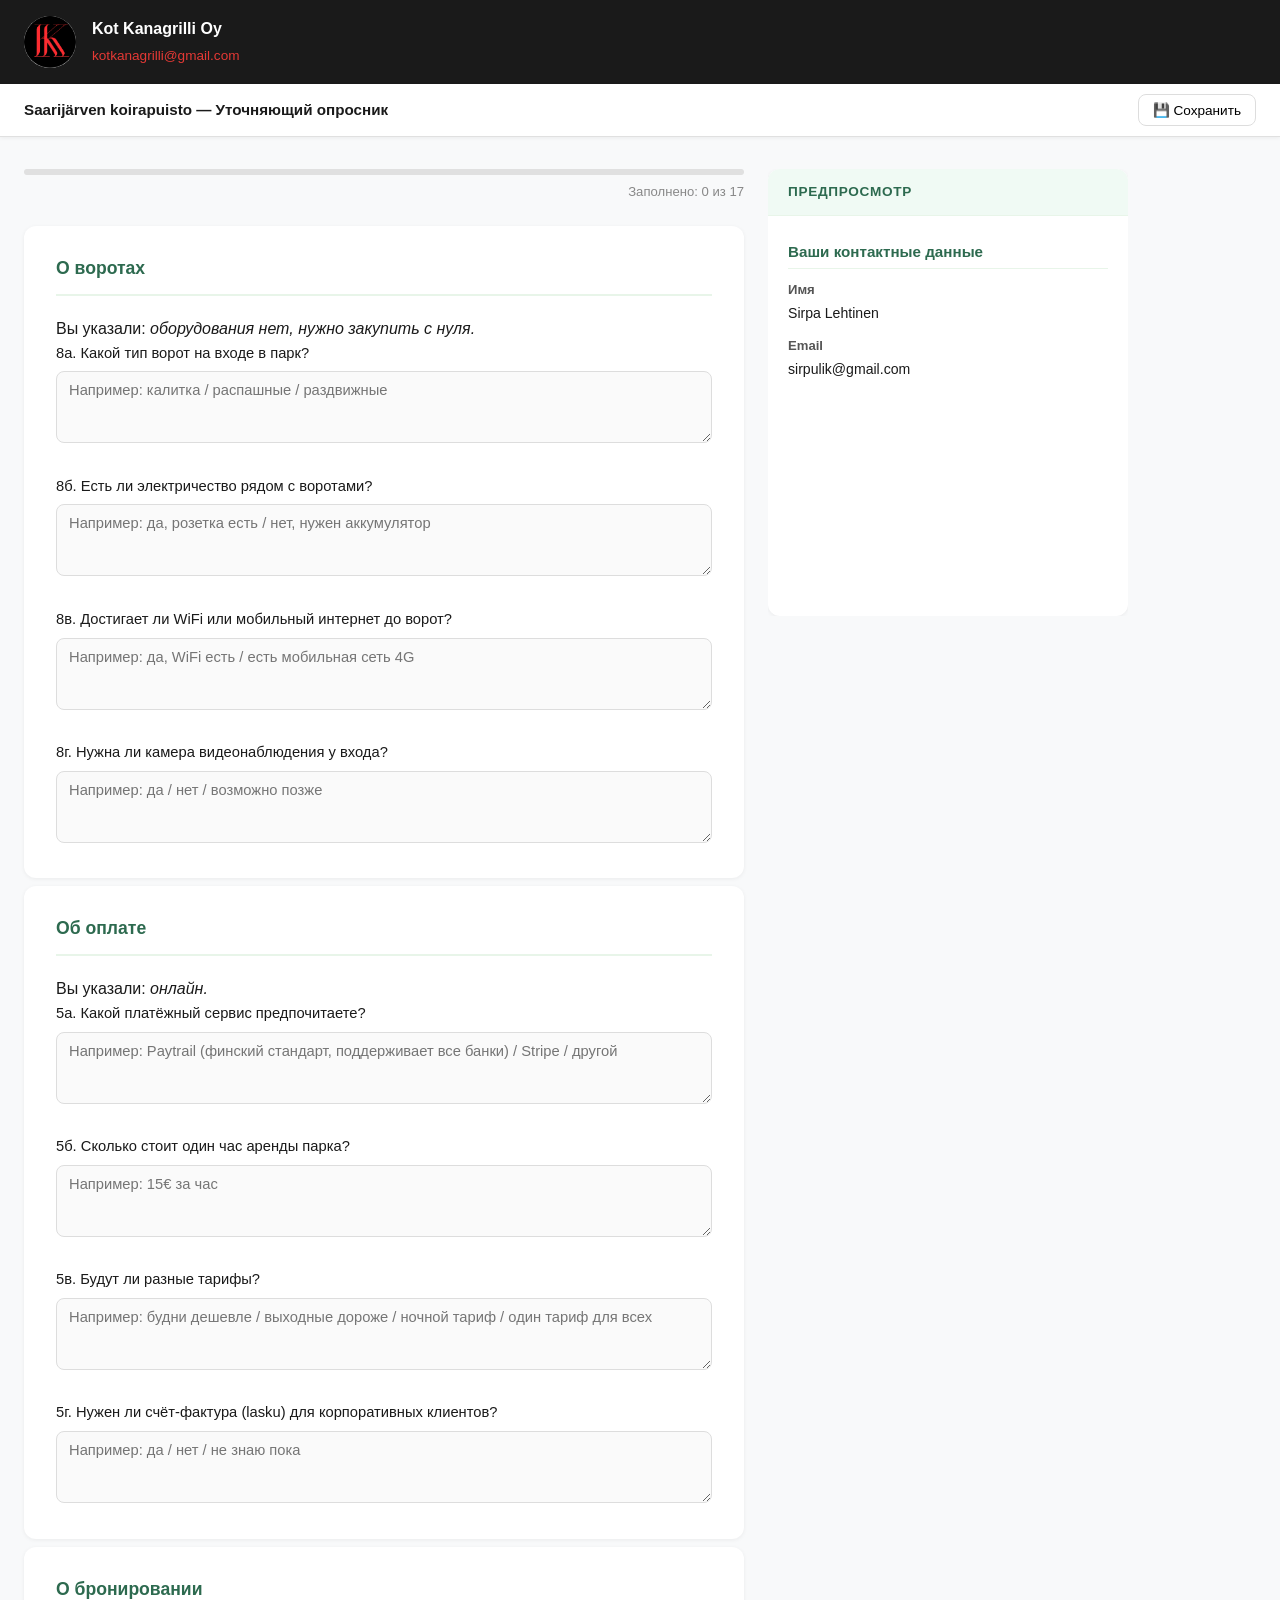
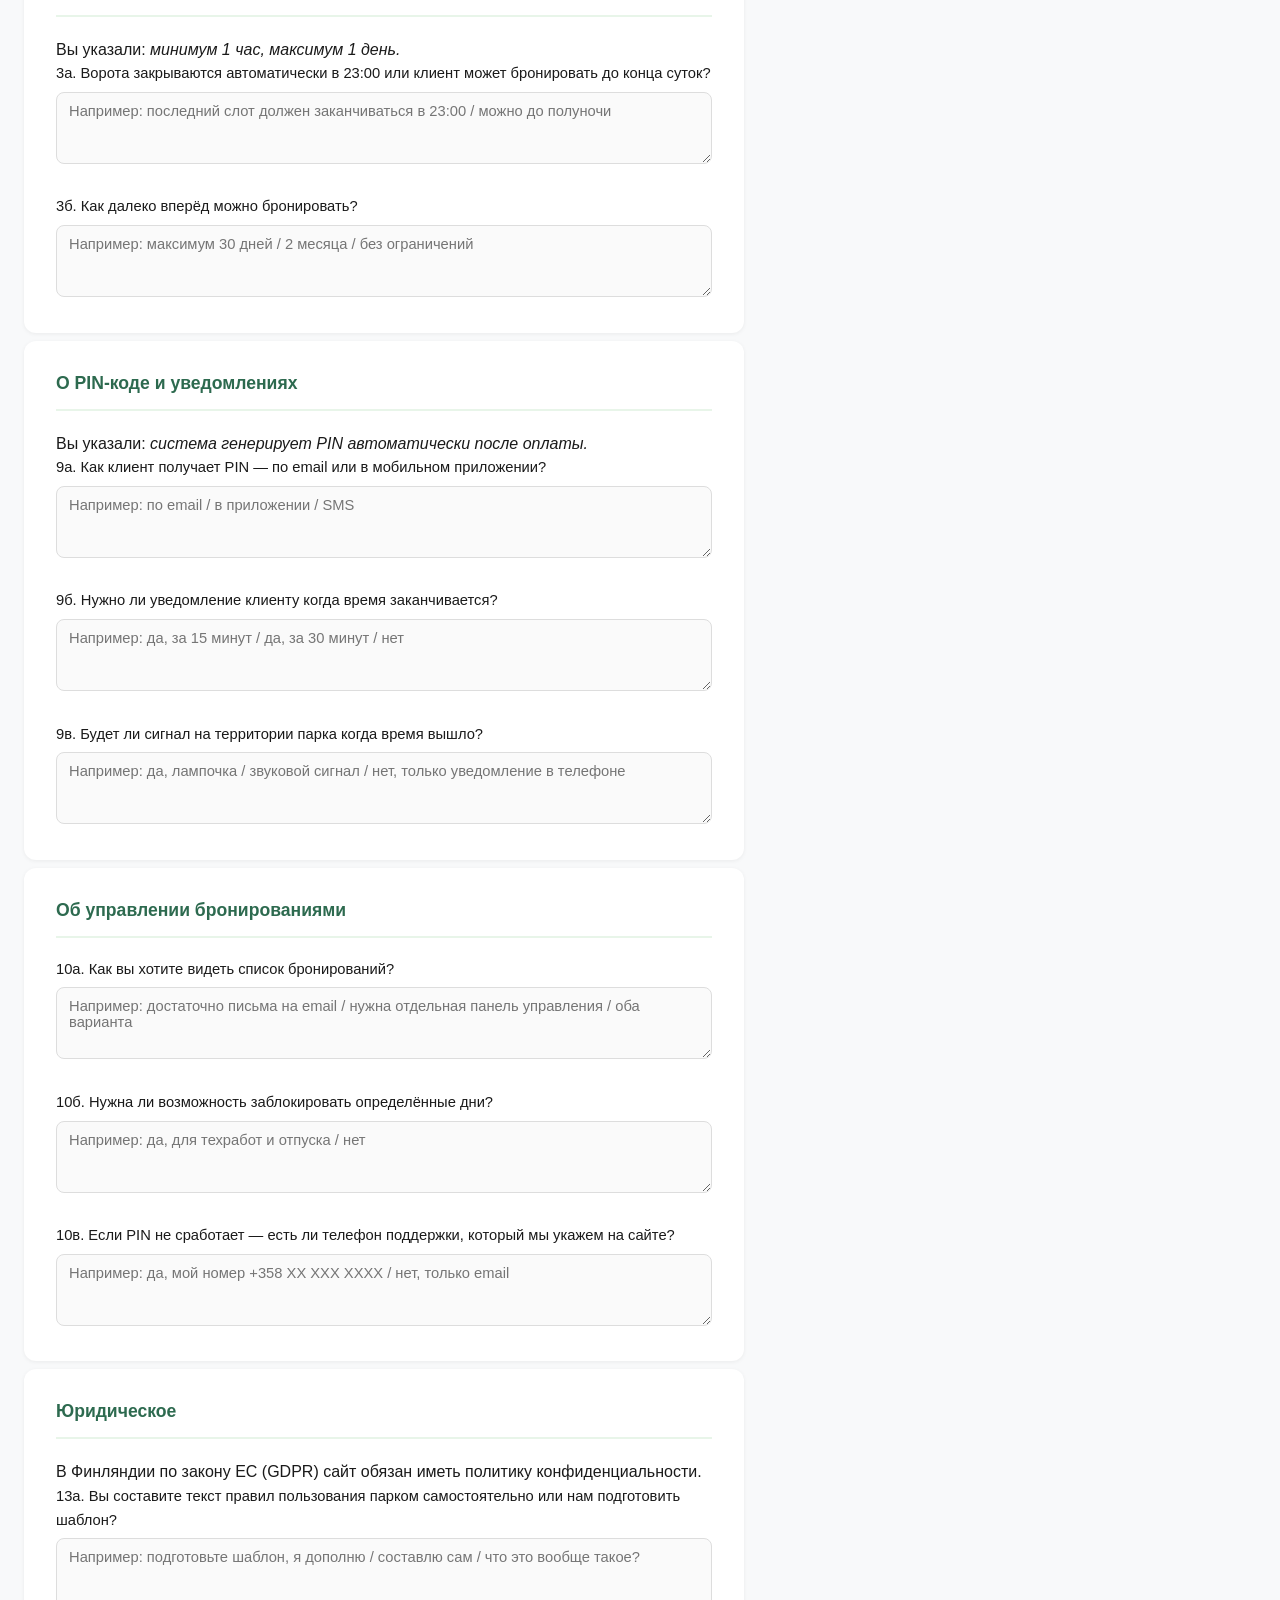
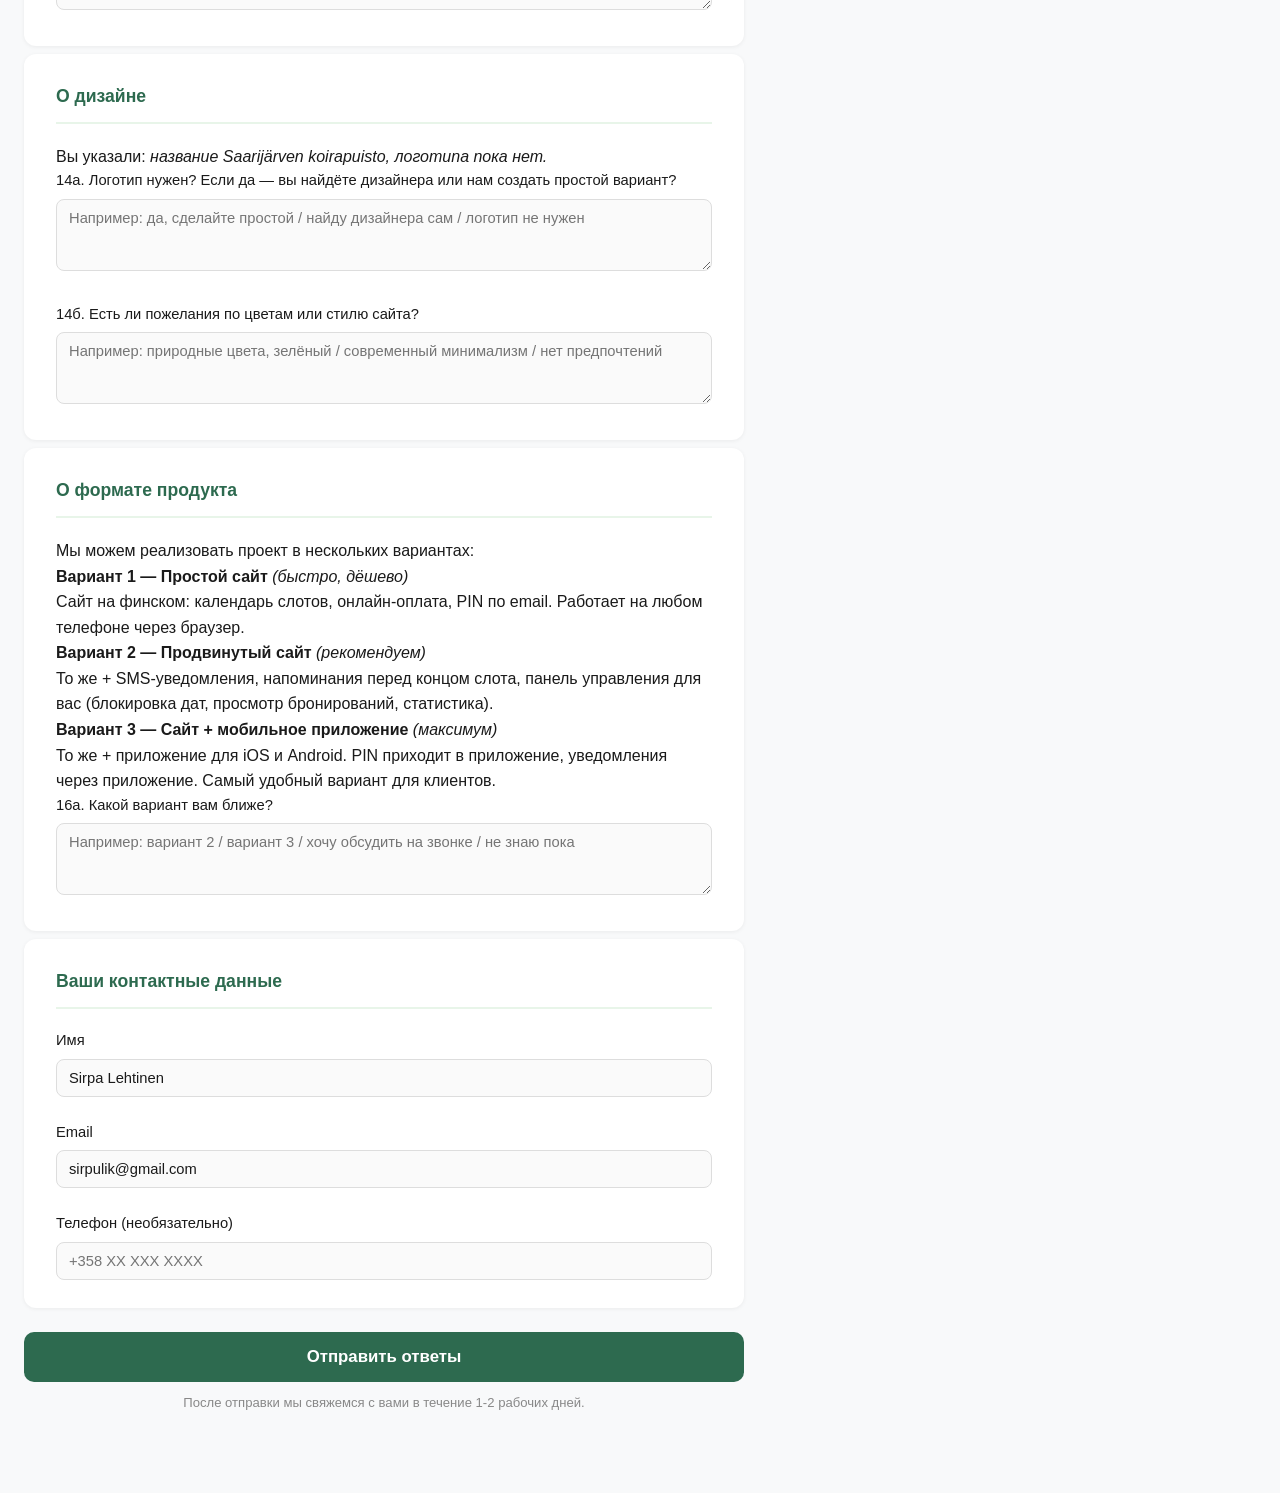
==== questionnaire2.html @ 03facb5d "feat: add second questionnaire with clarifying questions" ====
<!DOCTYPE html>
<html lang="ru">
<head>
  <meta charset="UTF-8">
  <meta name="viewport" content="width=device-width, initial-scale=1.0">
  <meta http-equiv="Content-Security-Policy" content="default-src 'self'; form-action https://formspree.io; script-src 'self'; style-src 'self'; img-src 'self' data:; connect-src https://formspree.io">
  <title>Sunset Pass — Уточняющий опросник</title>
  <link rel="stylesheet" href="style.css">
</head>
<body>

  <!-- Шапка компании -->
  <div class="company-header">
    <img src="logo.jpg" alt="Kot Kanagrilli Oy" class="company-logo">
    <div class="company-info">
      <div class="company-name">Kot Kanagrilli Oy</div>
      <a href="mailto:kotkanagrilli@gmail.com" class="company-email">kotkanagrilli@gmail.com</a>
    </div>
  </div>

  <!-- Тулбар -->
  <div class="toolbar">
    <div class="toolbar-left">
      <span class="toolbar-title">Saarijärven koirapuisto — Уточняющий опросник</span>
      <span class="save-status" id="saveStatus"></span>
    </div>
    <div class="toolbar-right">
      <button class="toolbar-btn" id="btnSave" title="Сохранить"><span class="btn-icon">💾</span><span class="btn-text"> Сохранить</span></button>
    </div>
  </div>

  <!-- Flash сообщение -->
  <div class="flash" id="flash"></div>

  <!-- Основной макет -->
  <div class="app-layout">

    <div class="form-column">
      <header>
        <div class="progress-bar">
          <div class="progress-fill" id="progressFill"></div>
        </div>
        <p class="progress-text" id="progressText">Заполнено: 0 из 16</p>
      </header>

      <form id="questionnaireForm" action="https://formspree.io/f/xrejjoav" method="POST">
        <input type="hidden" name="_replyto" id="_replyto">
        <input type="hidden" name="sender_time" id="sender_time">
        <input type="hidden" name="sender_timezone" id="sender_timezone">
        <input type="hidden" name="anton_time" id="anton_time">
        <input type="hidden" name="questionnaire_number" value="2">

        <!-- О воротах -->
        <section class="section" data-section-id="gates">
          <div class="section-header">
            <h2>О воротах</h2>
          </div>
          <p style="font-size:0.88rem;color:#888;margin-bottom:16px;">Вы указали: <em>оборудования нет, нужно закупить с нуля.</em></p>

          <div class="question" data-index="1">
            <label for="gate_type">8а. Какой тип ворот на входе в парк?</label>
            <textarea id="gate_type" name="gate_type" placeholder="Например: калитка / распашные / раздвижные"></textarea>
          </div>

          <div class="question" data-index="2">
            <label for="gate_electricity">8б. Есть ли электричество рядом с воротами?</label>
            <textarea id="gate_electricity" name="gate_electricity" placeholder="Например: да, розетка есть / нет, нужен аккумулятор"></textarea>
          </div>

          <div class="question" data-index="3">
            <label for="gate_internet">8в. Достигает ли WiFi или мобильный интернет до ворот?</label>
            <textarea id="gate_internet" name="gate_internet" placeholder="Например: да, WiFi есть / есть мобильная сеть 4G"></textarea>
          </div>

          <div class="question" data-index="4">
            <label for="gate_camera">8г. Нужна ли камера видеонаблюдения у входа?</label>
            <textarea id="gate_camera" name="gate_camera" placeholder="Например: да / нет / возможно позже"></textarea>
          </div>
        </section>

        <!-- Об оплате -->
        <section class="section" data-section-id="payment">
          <div class="section-header">
            <h2>Об оплате</h2>
          </div>
          <p style="font-size:0.88rem;color:#888;margin-bottom:16px;">Вы указали: <em>онлайн.</em></p>

          <div class="question" data-index="5">
            <label for="payment_provider">5а. Какой платёжный сервис предпочитаете?</label>
            <textarea id="payment_provider" name="payment_provider" placeholder="Например: Paytrail (финский стандарт, поддерживает все банки) / Stripe / другой"></textarea>
          </div>

          <div class="question" data-index="6">
            <label for="price_per_hour">5б. Сколько стоит один час аренды парка?</label>
            <textarea id="price_per_hour" name="price_per_hour" placeholder="Например: 15€ за час"></textarea>
          </div>

          <div class="question" data-index="7">
            <label for="price_tiers">5в. Будут ли разные тарифы?</label>
            <textarea id="price_tiers" name="price_tiers" placeholder="Например: будни дешевле / выходные дороже / ночной тариф / один тариф для всех"></textarea>
          </div>

          <div class="question" data-index="8">
            <label for="invoice">5г. Нужен ли счёт-фактура (lasku) для корпоративных клиентов?</label>
            <textarea id="invoice" name="invoice" placeholder="Например: да / нет / не знаю пока"></textarea>
          </div>
        </section>

        <!-- О бронировании -->
        <section class="section" data-section-id="booking">
          <div class="section-header">
            <h2>О бронировании</h2>
          </div>
          <p style="font-size:0.88rem;color:#888;margin-bottom:16px;">Вы указали: <em>минимум 1 час, максимум 1 день.</em></p>

          <div class="question" data-index="9">
            <label for="closing_time">3а. Ворота закрываются автоматически в 23:00 или клиент может бронировать до конца суток?</label>
            <textarea id="closing_time" name="closing_time" placeholder="Например: последний слот должен заканчиваться в 23:00 / можно до полуночи"></textarea>
          </div>

          <div class="question" data-index="10">
            <label for="advance_booking">3б. Как далеко вперёд можно бронировать?</label>
            <textarea id="advance_booking" name="advance_booking" placeholder="Например: максимум 30 дней / 2 месяца / без ограничений"></textarea>
          </div>
        </section>

        <!-- О PIN-коде -->
        <section class="section" data-section-id="pin">
          <div class="section-header">
            <h2>О PIN-коде и уведомлениях</h2>
          </div>
          <p style="font-size:0.88rem;color:#888;margin-bottom:16px;">Вы указали: <em>система генерирует PIN автоматически после оплаты.</em></p>

          <div class="question" data-index="11">
            <label for="pin_delivery">9а. Как клиент получает PIN — по email или в мобильном приложении?</label>
            <textarea id="pin_delivery" name="pin_delivery" placeholder="Например: по email / в приложении / SMS"></textarea>
          </div>

          <div class="question" data-index="12">
            <label for="time_warning">9б. Нужно ли уведомление клиенту когда время заканчивается?</label>
            <textarea id="time_warning" name="time_warning" placeholder="Например: да, за 15 минут / да, за 30 минут / нет"></textarea>
          </div>

          <div class="question" data-index="13">
            <label for="park_signal">9в. Будет ли сигнал на территории парка когда время вышло?</label>
            <textarea id="park_signal" name="park_signal" placeholder="Например: да, лампочка / звуковой сигнал / нет, только уведомление в телефоне"></textarea>
          </div>
        </section>

        <!-- Об управлении -->
        <section class="section" data-section-id="admin">
          <div class="section-header">
            <h2>Об управлении бронированиями</h2>
          </div>

          <div class="question" data-index="14">
            <label for="admin_view">10а. Как вы хотите видеть список бронирований?</label>
            <textarea id="admin_view" name="admin_view" placeholder="Например: достаточно письма на email / нужна отдельная панель управления / оба варианта"></textarea>
          </div>

          <div class="question" data-index="15">
            <label for="block_dates">10б. Нужна ли возможность заблокировать определённые дни?</label>
            <textarea id="block_dates" name="block_dates" placeholder="Например: да, для техработ и отпуска / нет"></textarea>
          </div>

          <div class="question" data-index="16">
            <label for="support_phone">10в. Если PIN не сработает — есть ли телефон поддержки, который мы укажем на сайте?</label>
            <textarea id="support_phone" name="support_phone" placeholder="Например: да, мой номер +358 XX XXX XXXX / нет, только email"></textarea>
          </div>
        </section>

        <!-- Юридическое -->
        <section class="section" data-section-id="legal">
          <div class="section-header">
            <h2>Юридическое</h2>
          </div>
          <p style="font-size:0.88rem;color:#888;margin-bottom:16px;">В Финляндии по закону ЕС (GDPR) сайт обязан иметь политику конфиденциальности.</p>

          <div class="question">
            <label for="legal_terms">13а. Вы составите текст правил пользования парком самостоятельно или нам подготовить шаблон?</label>
            <textarea id="legal_terms" name="legal_terms" placeholder="Например: подготовьте шаблон, я дополню / составлю сам / что это вообще такое?"></textarea>
          </div>
        </section>

        <!-- О дизайне -->
        <section class="section" data-section-id="design">
          <div class="section-header">
            <h2>О дизайне</h2>
          </div>
          <p style="font-size:0.88rem;color:#888;margin-bottom:16px;">Вы указали: <em>название Saarijärven koirapuisto, логотипа пока нет.</em></p>

          <div class="question">
            <label for="logo">14а. Логотип нужен? Если да — вы найдёте дизайнера или нам создать простой вариант?</label>
            <textarea id="logo" name="logo" placeholder="Например: да, сделайте простой / найду дизайнера сам / логотип не нужен"></textarea>
          </div>

          <div class="question">
            <label for="design_style">14б. Есть ли пожелания по цветам или стилю сайта?</label>
            <textarea id="design_style" name="design_style" placeholder="Например: природные цвета, зелёный / современный минимализм / нет предпочтений"></textarea>
          </div>
        </section>

        <!-- О формате продукта -->
        <section class="section" data-section-id="product">
          <div class="section-header">
            <h2>О формате продукта</h2>
          </div>
          <p style="font-size:0.88rem;color:#888;margin-bottom:16px;">Мы можем реализовать проект в нескольких вариантах:</p>

          <div style="background:#f8fffe;border:1.5px solid #c8e6c9;border-radius:10px;padding:16px 20px;margin-bottom:12px;">
            <strong>Вариант 1 — Простой сайт</strong> <em style="color:#888;">(быстро, дёшево)</em><br>
            <span style="font-size:0.9rem;">Сайт на финском: календарь слотов, онлайн-оплата, PIN по email. Работает на любом телефоне через браузер.</span>
          </div>

          <div style="background:#f0faf4;border:2px solid #2d6a4f;border-radius:10px;padding:16px 20px;margin-bottom:12px;">
            <strong>Вариант 2 — Продвинутый сайт</strong> <em style="color:#2d6a4f;">(рекомендуем)</em><br>
            <span style="font-size:0.9rem;">То же + SMS-уведомления, напоминания перед концом слота, панель управления для вас (блокировка дат, просмотр бронирований, статистика).</span>
          </div>

          <div style="background:#fff8f0;border:1.5px solid #ffe0b2;border-radius:10px;padding:16px 20px;margin-bottom:20px;">
            <strong>Вариант 3 — Сайт + мобильное приложение</strong> <em style="color:#888;">(максимум)</em><br>
            <span style="font-size:0.9rem;">То же + приложение для iOS и Android. PIN приходит в приложение, уведомления через приложение. Самый удобный вариант для клиентов.</span>
          </div>

          <div class="question">
            <label for="product_choice">16а. Какой вариант вам ближе?</label>
            <textarea id="product_choice" name="product_choice" placeholder="Например: вариант 2 / вариант 3 / хочу обсудить на звонке / не знаю пока"></textarea>
          </div>
        </section>

        <!-- Контактные данные -->
        <section class="section" data-section-id="contacts">
          <div class="section-header">
            <h2>Ваши контактные данные</h2>
          </div>
          <div class="question">
            <label for="client_name">Имя</label>
            <input type="text" id="client_name" name="client_name" required placeholder="Ваше имя" value="Sirpa Lehtinen">
          </div>
          <div class="question">
            <label for="client_email">Email</label>
            <input type="email" id="client_email" name="client_email" required placeholder="ваш@email.com" value="sirpulik@gmail.com">
          </div>
          <div class="question">
            <label for="client_phone">Телефон (необязательно)</label>
            <input type="tel" id="client_phone" name="client_phone" placeholder="+358 XX XXX XXXX">
          </div>
        </section>

        <button type="submit" id="submitBtn">Отправить ответы</button>
        <p class="submit-note">После отправки мы свяжемся с вами в течение 1-2 рабочих дней.</p>

      </form>
    </div>

    <!-- Панель предпросмотра -->
    <div class="preview-column">
      <div class="preview-panel">
        <div class="preview-header">Предпросмотр</div>
        <div class="preview-a4" id="previewContent">
          <p class="preview-empty">Начните заполнять форму — здесь появится предпросмотр</p>
        </div>
      </div>
    </div>

  </div>

  <script src="script2.js"></script>
</body>
</html>
---- style.css ----
* {
  box-sizing: border-box;
  margin: 0;
  padding: 0;
}

body {
  font-family: -apple-system, BlinkMacSystemFont, 'Segoe UI', Roboto, sans-serif;
  background: #f8f9fa;
  color: #1a1a1a;
  line-height: 1.6;
}

/* ─── Шапка компании ─── */
.company-header {
  display: flex;
  align-items: center;
  gap: 16px;
  padding: 16px 24px;
  background: #1a1a1a;
  color: #fff;
}

.company-logo {
  width: 52px;
  height: 52px;
  border-radius: 50%;
  object-fit: cover;
  flex-shrink: 0;
}

.company-name {
  font-weight: 700;
  font-size: 1rem;
  color: #fff;
}

.company-email {
  font-size: 0.85rem;
  color: #e53935;
  text-decoration: none;
}

.company-email:hover {
  text-decoration: underline;
}

/* ─── Тулбар ─── */
.toolbar {
  position: sticky;
  top: 0;
  z-index: 100;
  background: #fff;
  border-bottom: 1px solid #e0e0e0;
  padding: 10px 24px;
  display: flex;
  align-items: center;
  justify-content: space-between;
  gap: 12px;
  box-shadow: 0 1px 4px rgba(0,0,0,0.06);
}

.toolbar-left {
  display: flex;
  align-items: center;
  gap: 12px;
  min-width: 0;
}

.toolbar-title {
  font-weight: 600;
  font-size: 0.95rem;
  white-space: nowrap;
  overflow: hidden;
  text-overflow: ellipsis;
}

.save-status {
  font-size: 0.8rem;
  color: #888;
  white-space: nowrap;
}

.toolbar-right {
  display: flex;
  gap: 8px;
  flex-shrink: 0;
}

.toolbar-btn {
  padding: 7px 14px;
  border: 1.5px solid #ddd;
  border-radius: 8px;
  background: #fff;
  font-size: 0.85rem;
  font-family: inherit;
  cursor: pointer;
  transition: background 0.15s, border-color 0.15s;
  white-space: nowrap;
}

.toolbar-btn:hover {
  background: #f0f0f0;
  border-color: #bbb;
}

.toolbar-btn.primary {
  background: #2d6a4f;
  color: #fff;
  border-color: #2d6a4f;
}

.toolbar-btn.primary:hover {
  background: #1b4332;
  border-color: #1b4332;
}

/* ─── Flash ─── */
.flash {
  position: fixed;
  top: 60px;
  left: 50%;
  transform: translateX(-50%) translateY(-20px);
  background: #1a1a1a;
  color: #fff;
  padding: 10px 20px;
  border-radius: 8px;
  font-size: 0.9rem;
  opacity: 0;
  pointer-events: none;
  transition: opacity 0.2s, transform 0.2s;
  z-index: 200;
  white-space: nowrap;
}

.flash.show {
  opacity: 1;
  transform: translateX(-50%) translateY(0);
}

/* ─── Макет ─── */
.app-layout {
  display: flex;
  gap: 24px;
  max-width: 1300px;
  margin: 0 auto;
  padding: 32px 24px 80px;
  align-items: flex-start;
}

.form-column {
  flex: 1;
  min-width: 0;
  max-width: 720px;
}

.preview-column {
  width: 360px;
  flex-shrink: 0;
  position: sticky;
  top: 72px;
  max-height: calc(100vh - 80px);
  overflow-y: auto;
}

/* ─── Прогресс ─── */
header {
  margin-bottom: 24px;
}

.progress-bar {
  width: 100%;
  height: 6px;
  background: #e0e0e0;
  border-radius: 3px;
  overflow: hidden;
  margin-bottom: 6px;
}

.progress-fill {
  height: 100%;
  background: #2d6a4f;
  border-radius: 3px;
  transition: width 0.3s ease;
  width: 0%;
}

.progress-text {
  font-size: 0.82rem;
  color: #888;
  text-align: right;
}

/* ─── Секции ─── */
.section {
  background: #fff;
  border-radius: 12px;
  padding: 28px 32px 20px;
  margin-bottom: 8px;
  box-shadow: 0 1px 4px rgba(0,0,0,0.06);
}

.section-header {
  margin-bottom: 20px;
  padding-bottom: 12px;
  border-bottom: 2px solid #e8f5e9;
}

.section h2 {
  font-size: 1.1rem;
  font-weight: 600;
  color: #2d6a4f;
}

.question {
  margin-bottom: 24px;
}

.question:last-of-type {
  margin-bottom: 8px;
}

label {
  display: block;
  font-weight: 500;
  margin-bottom: 6px;
  font-size: 0.92rem;
}

textarea, input[type="text"], input[type="email"], input[type="tel"] {
  width: 100%;
  padding: 10px 12px;
  border: 1.5px solid #ddd;
  border-radius: 8px;
  font-size: 0.92rem;
  font-family: inherit;
  color: #1a1a1a;
  background: #fafafa;
  transition: border-color 0.2s;
  resize: vertical;
}

textarea {
  min-height: 72px;
}

textarea:focus, input:focus {
  outline: none;
  border-color: #2d6a4f;
  background: #fff;
}

textarea.comment {
  min-height: 44px;
  margin-top: 6px;
  font-size: 0.85rem;
  color: #555;
  background: #f5f5f5;
}

textarea.comment::placeholder {
  color: #aaa;
  font-style: italic;
}

/* ─── Кнопки добавления ─── */
.add-field-btn {
  display: block;
  width: 100%;
  padding: 8px;
  margin-top: 12px;
  background: none;
  border: 1.5px dashed #c8e6c9;
  border-radius: 8px;
  color: #2d6a4f;
  font-size: 0.85rem;
  font-family: inherit;
  cursor: pointer;
  transition: background 0.15s, border-color 0.15s;
}

.add-field-btn:hover {
  background: #f0faf4;
  border-color: #2d6a4f;
}

.add-section-btn {
  display: block;
  width: 100%;
  padding: 10px;
  margin-bottom: 8px;
  background: none;
  border: 1.5px dashed #ddd;
  border-radius: 10px;
  color: #888;
  font-size: 0.85rem;
  font-family: inherit;
  cursor: pointer;
  transition: background 0.15s, border-color 0.15s, color 0.15s;
}

.add-section-btn:hover {
  background: #f8f8f8;
  border-color: #aaa;
  color: #444;
}

/* Динамические поля */
.dynamic-question {
  margin-top: 16px;
  padding-top: 16px;
  border-top: 1px solid #f0f0f0;
}

.dynamic-question-header {
  display: flex;
  align-items: center;
  gap: 8px;
  margin-bottom: 6px;
}

.dynamic-question input.field-title {
  flex: 1;
  font-weight: 500;
  font-size: 0.92rem;
  border: none;
  border-bottom: 1.5px solid #ddd;
  border-radius: 0;
  background: transparent;
  padding: 4px 0;
}

.dynamic-question input.field-title:focus {
  border-bottom-color: #2d6a4f;
  background: transparent;
}

.remove-btn {
  background: none;
  border: none;
  color: #ccc;
  font-size: 1.1rem;
  cursor: pointer;
  padding: 2px 6px;
  border-radius: 4px;
  line-height: 1;
  flex-shrink: 0;
}

.remove-btn:hover {
  color: #e53935;
  background: #fff0f0;
}

/* Динамические секции */
.dynamic-section .section-header {
  display: flex;
  align-items: center;
  gap: 8px;
}

.dynamic-section h2[contenteditable="true"] {
  flex: 1;
  outline: none;
  border-bottom: 2px solid #2d6a4f;
  padding-bottom: 4px;
}

/* ─── Submit ─── */
button[type="submit"] {
  display: block;
  width: 100%;
  padding: 15px;
  background: #2d6a4f;
  color: #fff;
  border: none;
  border-radius: 10px;
  font-size: 1.05rem;
  font-weight: 600;
  cursor: pointer;
  font-family: inherit;
  transition: background 0.2s, transform 0.1s;
  margin-top: 24px;
}

button[type="submit"]:hover { background: #1b4332; }
button[type="submit"]:active { transform: scale(0.99); }
button[type="submit"]:disabled { background: #aaa; cursor: not-allowed; }

.submit-note {
  text-align: center;
  color: #888;
  font-size: 0.82rem;
  margin-top: 10px;
}

/* ─── Превью панель ─── */
.preview-panel {
  background: #fff;
  border-radius: 12px;
  box-shadow: 0 1px 4px rgba(0,0,0,0.06);
  overflow: hidden;
}

.preview-header {
  padding: 12px 20px;
  background: #f0faf4;
  border-bottom: 1px solid #e8f5e9;
  font-size: 0.85rem;
  font-weight: 600;
  color: #2d6a4f;
  text-transform: uppercase;
  letter-spacing: 0.05em;
}

.preview-a4 {
  padding: 24px 20px;
  min-height: 400px;
  font-size: 0.88rem;
  line-height: 1.6;
}

.preview-empty {
  color: #bbb;
  font-style: italic;
  text-align: center;
  padding: 40px 0;
}

.preview-section {
  margin-bottom: 20px;
}

.preview-section-title {
  font-weight: 700;
  font-size: 0.95rem;
  color: #2d6a4f;
  border-bottom: 1.5px solid #e8f5e9;
  padding-bottom: 4px;
  margin-bottom: 10px;
}

.preview-item {
  margin-bottom: 10px;
}

.preview-item-label {
  font-weight: 600;
  font-size: 0.82rem;
  color: #555;
  margin-bottom: 2px;
}

.preview-item-value {
  color: #1a1a1a;
  white-space: pre-wrap;
}

.preview-item-comment {
  font-size: 0.8rem;
  color: #888;
  font-style: italic;
  margin-top: 2px;
}

/* ─── Кнопка внизу ─── */
.bottom-contact {
  max-width: 1300px;
  margin: 0 auto;
  padding: 0 24px 60px;
}

.bottom-contact-btn {
  display: block;
  width: 100%;
  padding: 16px;
  background: #1a1a1a;
  color: #fff;
  border: none;
  border-radius: 12px;
  font-size: 1rem;
  font-family: inherit;
  font-weight: 600;
  cursor: pointer;
  transition: background 0.2s;
}

.bottom-contact-btn:hover {
  background: #e53935;
}

/* ─── Модальное окно ─── */
.modal-overlay {
  position: fixed;
  inset: 0;
  background: rgba(0,0,0,0.5);
  z-index: 300;
  display: flex;
  align-items: center;
  justify-content: center;
  padding: 16px;
  opacity: 0;
  pointer-events: none;
  transition: opacity 0.2s;
}

.modal-overlay.open {
  opacity: 1;
  pointer-events: all;
}

.modal {
  background: #fff;
  border-radius: 16px;
  width: 100%;
  max-width: 520px;
  max-height: 90vh;
  overflow-y: auto;
  box-shadow: 0 20px 60px rgba(0,0,0,0.2);
  transform: translateY(20px);
  transition: transform 0.2s;
}

.modal-overlay.open .modal {
  transform: translateY(0);
}

.modal-header {
  display: flex;
  align-items: center;
  justify-content: space-between;
  padding: 20px 24px 16px;
  border-bottom: 1px solid #eee;
}

.modal-header h3 {
  font-size: 1.1rem;
  font-weight: 700;
  color: #1a1a1a;
}

.modal-close {
  background: none;
  border: none;
  font-size: 1.5rem;
  color: #999;
  cursor: pointer;
  line-height: 1;
  padding: 0 4px;
  border-radius: 4px;
}

.modal-close:hover {
  color: #333;
  background: #f0f0f0;
}

.modal-body {
  padding: 20px 24px 24px;
}

.modal-subtitle {
  color: #666;
  font-size: 0.9rem;
  margin-bottom: 20px;
}

.modal-field {
  margin-bottom: 16px;
}

.modal-field label {
  font-weight: 500;
  font-size: 0.9rem;
  margin-bottom: 6px;
  display: block;
}

.modal-field textarea {
  min-height: 100px;
}

.required {
  color: #e53935;
}

.optional {
  color: #aaa;
  font-weight: 400;
  font-size: 0.82rem;
}

.modal-submit {
  display: block;
  width: 100%;
  padding: 14px;
  background: #1a1a1a;
  color: #fff;
  border: none;
  border-radius: 10px;
  font-size: 1rem;
  font-weight: 600;
  font-family: inherit;
  cursor: pointer;
  margin-top: 20px;
  transition: background 0.2s;
}

.modal-submit:hover {
  background: #e53935;
}

.modal-submit:disabled {
  background: #aaa;
  cursor: not-allowed;
}

.modal-note {
  font-size: 0.75rem;
  color: #bbb;
  text-align: center;
  margin-top: 10px;
}

.modal-success {
  text-align: center;
  padding: 20px 0;
}

.modal-success-icon {
  font-size: 3rem;
  margin-bottom: 12px;
}

.modal-success h4 {
  font-size: 1.2rem;
  margin-bottom: 8px;
}

.modal-success p {
  color: #666;
  font-size: 0.9rem;
  margin-bottom: 20px;
}

/* ─── Планшет ─── */
@media (max-width: 1024px) {
  .app-layout {
    flex-direction: column;
  }

  .form-column {
    max-width: 100%;
  }

  .preview-column {
    width: 100%;
    position: static;
    max-height: none;
  }
}

/* ─── Телефон ─── */
@media (max-width: 600px) {
  .toolbar {
    padding: 8px 12px;
    gap: 8px;
  }

  .toolbar-title {
    display: none;
  }

  .save-status {
    font-size: 0.72rem;
    max-width: 100px;
    overflow: hidden;
    text-overflow: ellipsis;
    white-space: nowrap;
  }

  .toolbar-right {
    gap: 6px;
    margin-left: auto;
  }

  .toolbar-btn {
    padding: 7px 10px;
    font-size: 0.9rem;
  }

  .btn-text {
    display: none;
  }

  .app-layout {
    padding: 16px 12px 80px;
    gap: 16px;
  }

  .section {
    padding: 20px 14px 14px;
  }

  .bottom-contact {
    padding: 0 12px 40px;
  }
}
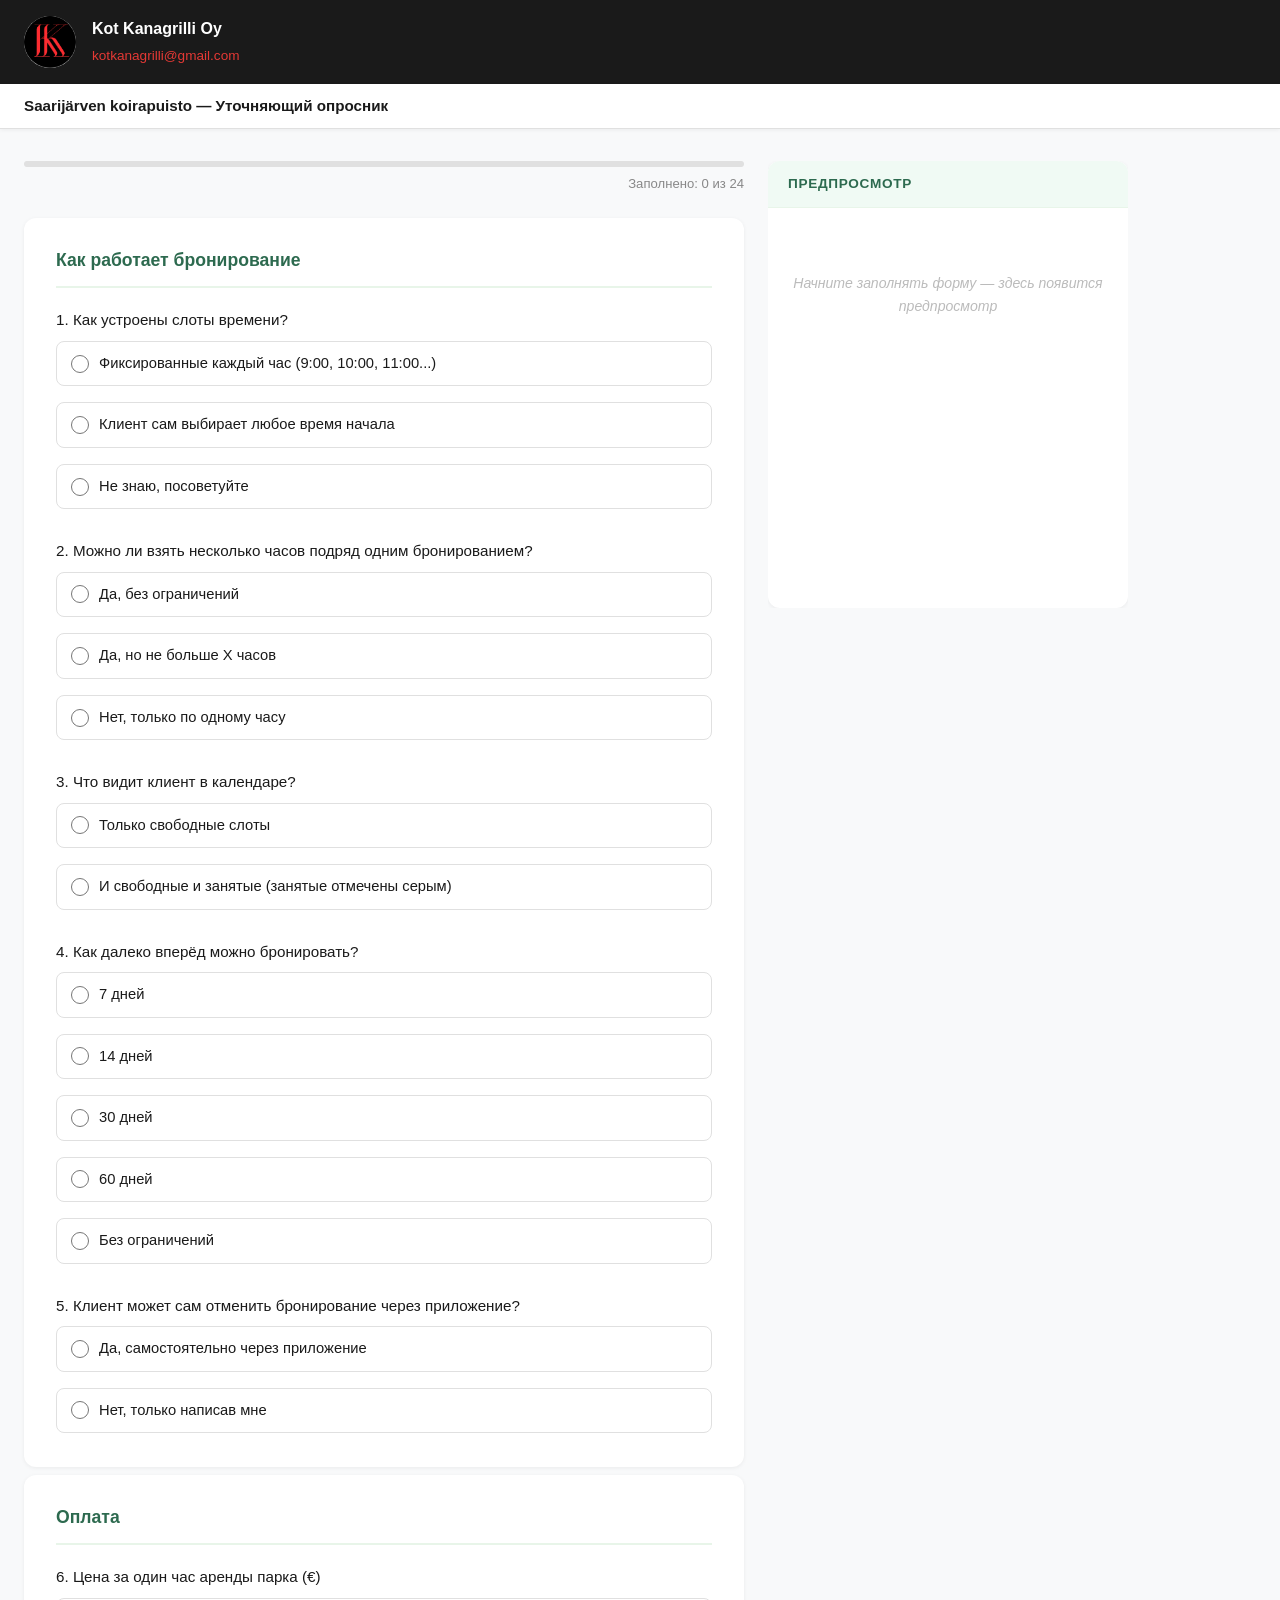
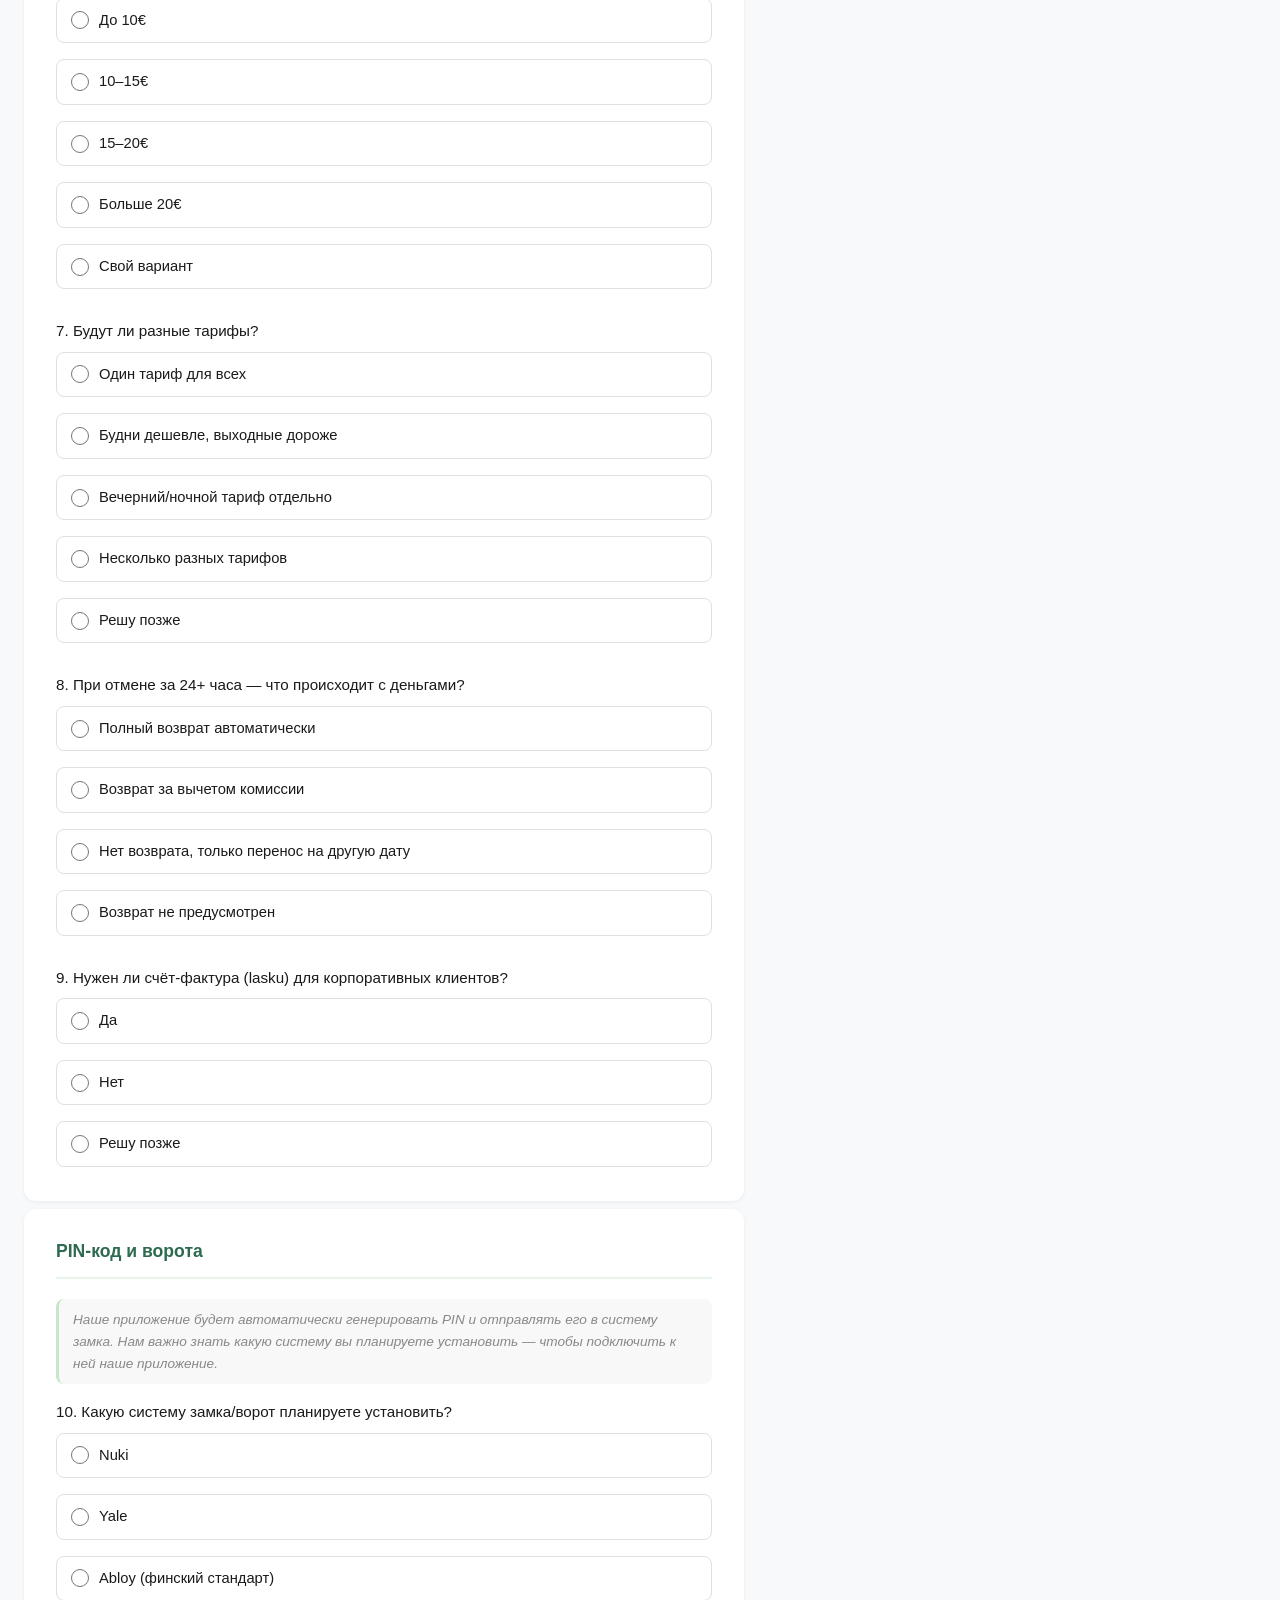
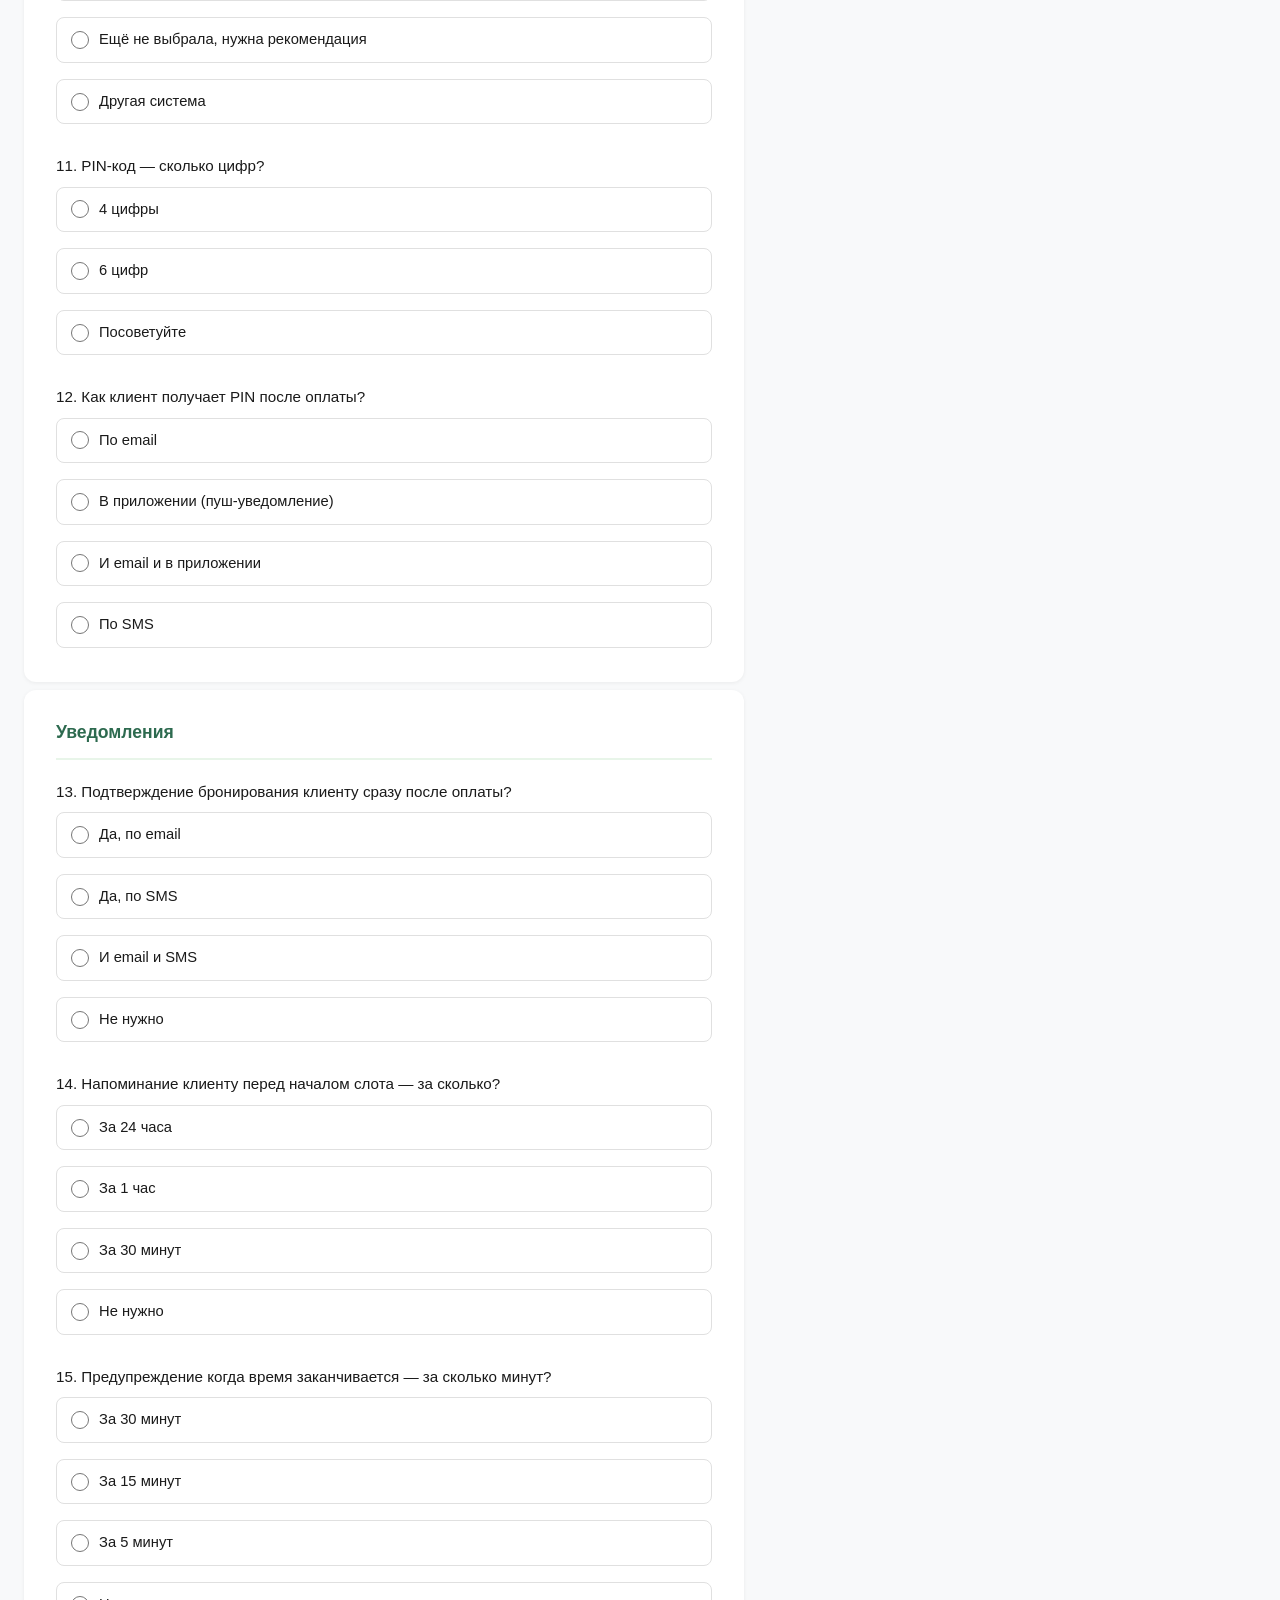
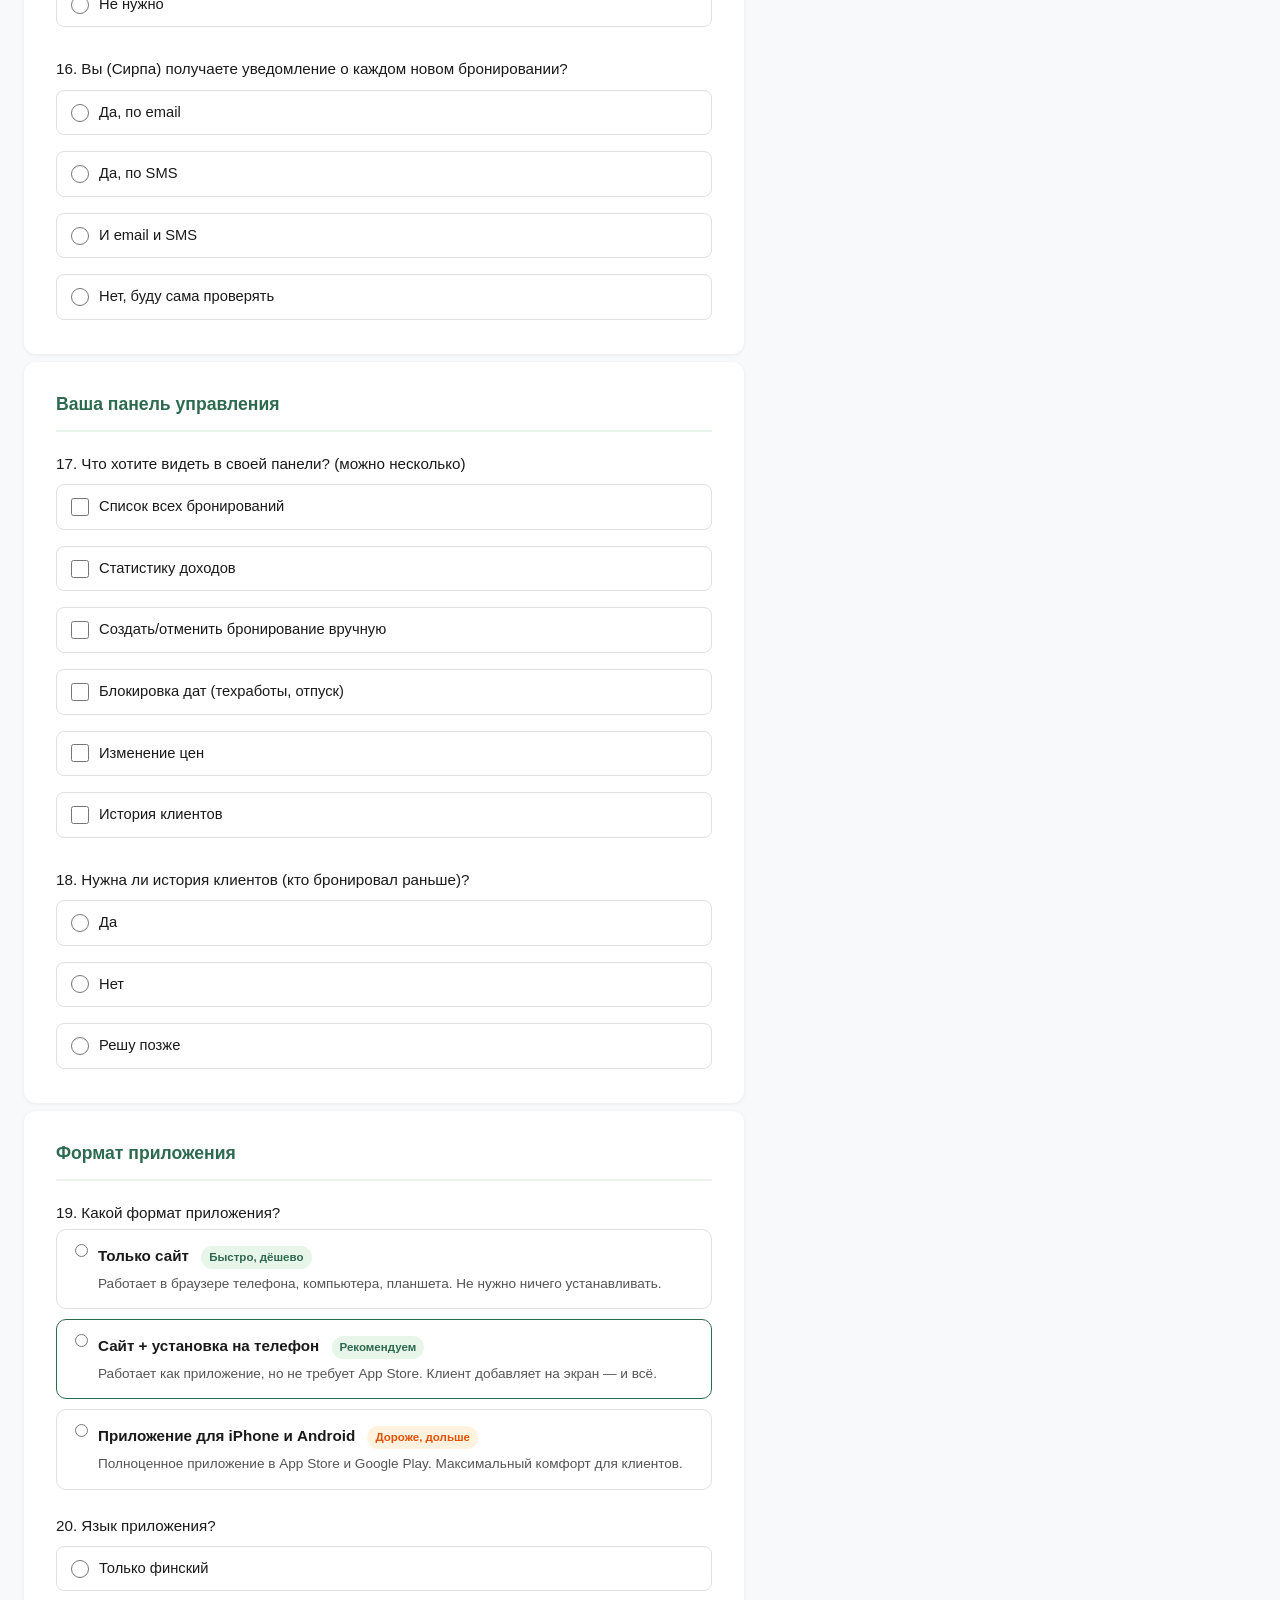
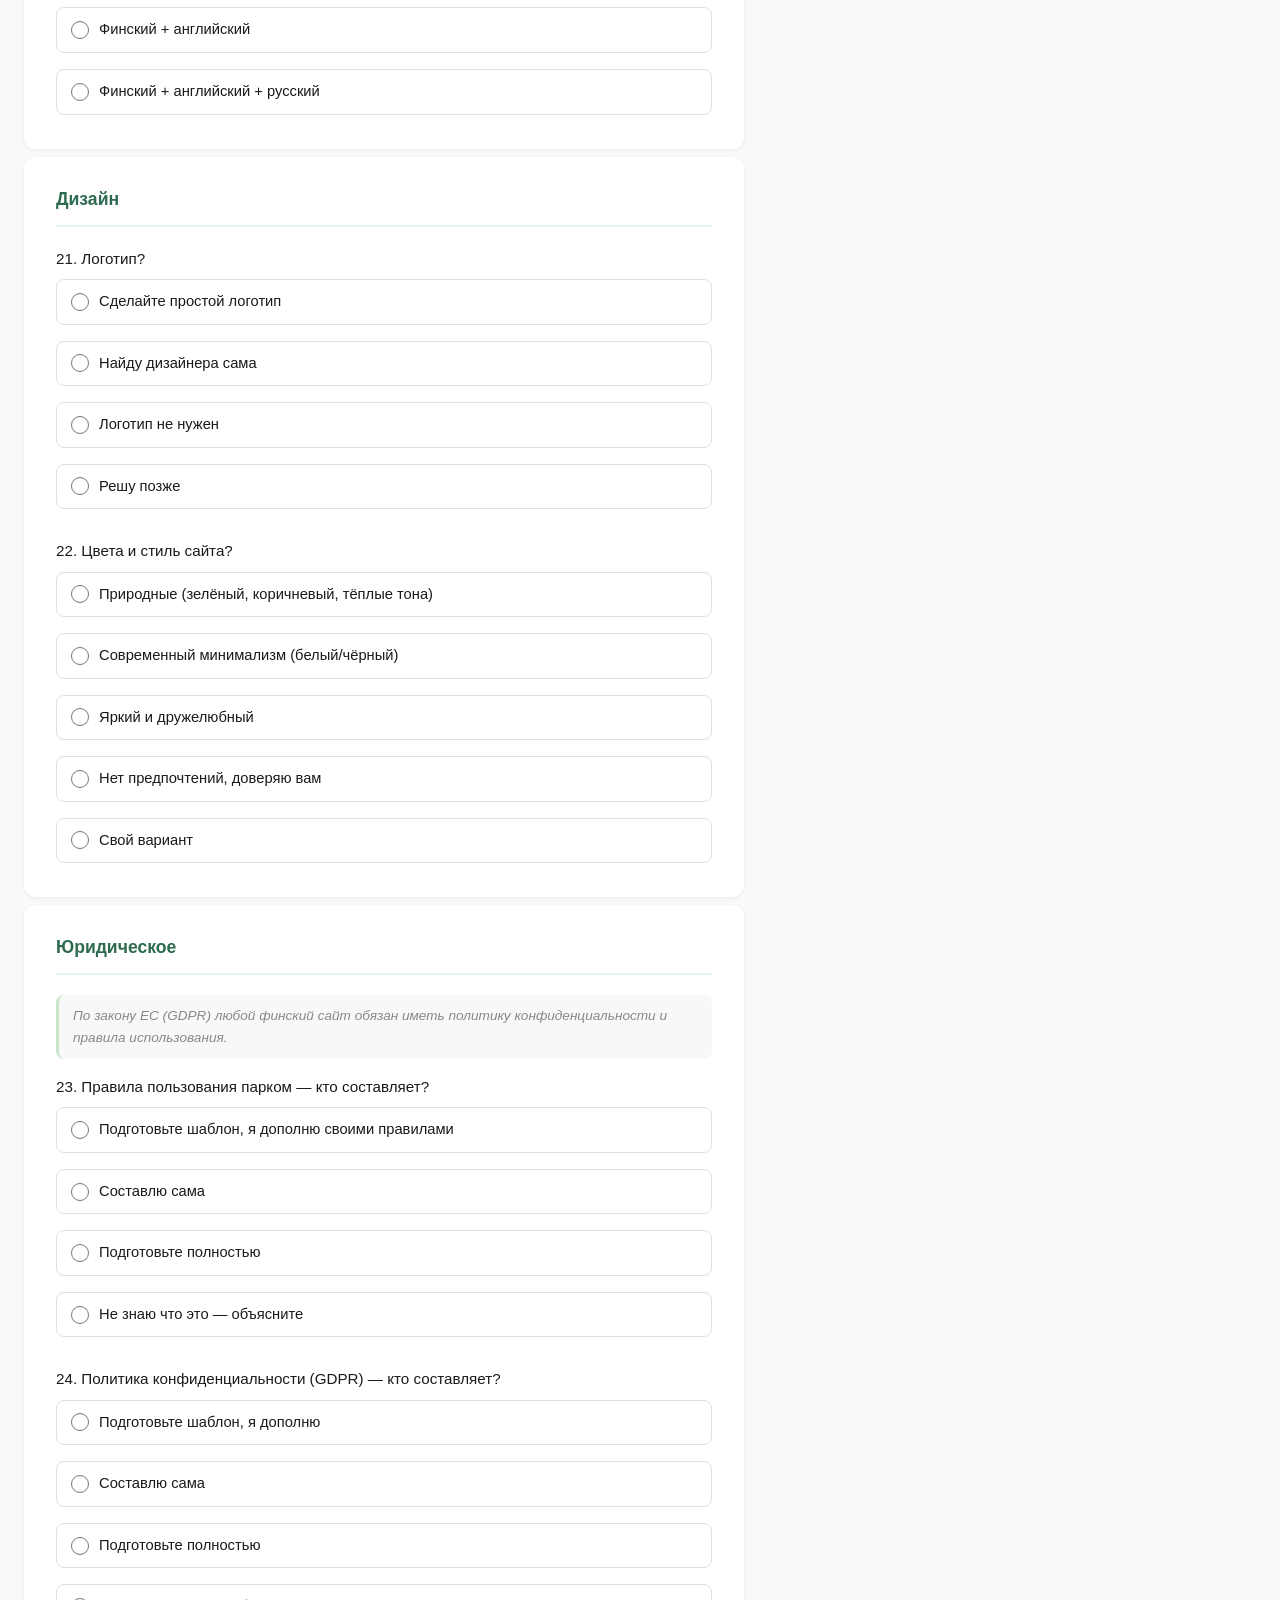
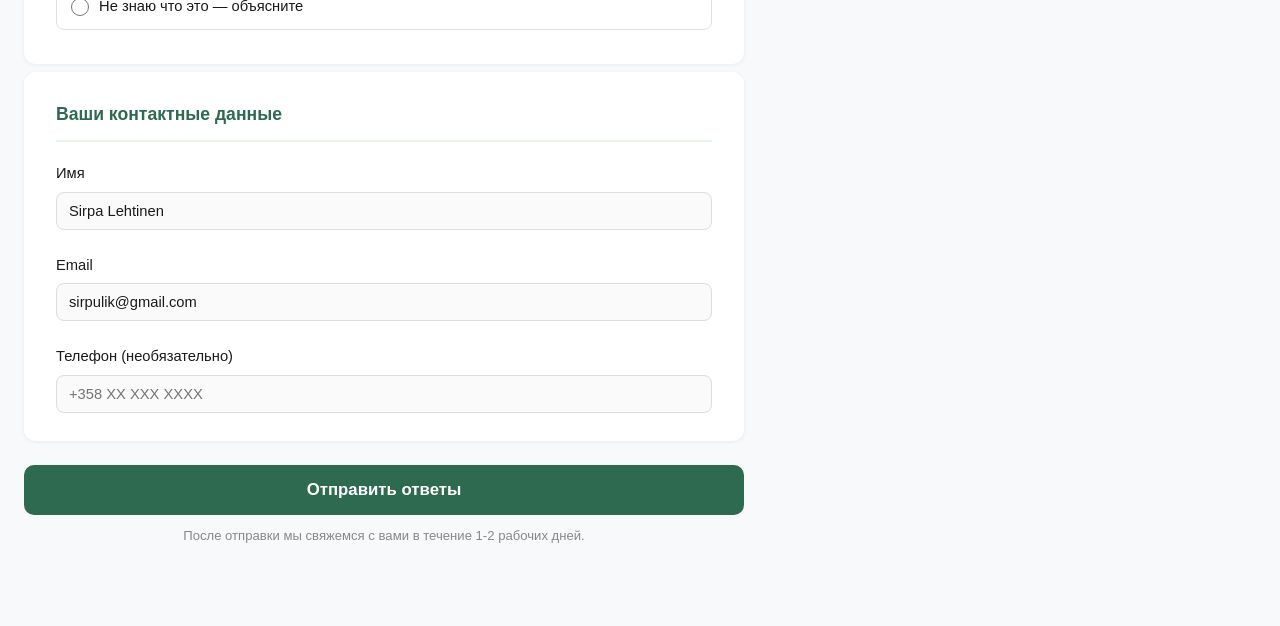
==== commit 0a634b6e: "feat: rebuild questionnaire2 with radio buttons and checkboxes" ====
--- a/questionnaire2.html
+++ b/questionnaire2.html
@@ -3,13 +3,118 @@
 <head>
   <meta charset="UTF-8">
   <meta name="viewport" content="width=device-width, initial-scale=1.0">
-  <meta http-equiv="Content-Security-Policy" content="default-src 'self'; form-action https://formspree.io; script-src 'self'; style-src 'self'; img-src 'self' data:; connect-src https://formspree.io">
-  <title>Sunset Pass — Уточняющий опросник</title>
+  <title>Saarijärven koirapuisto — Уточняющий опросник</title>
   <link rel="stylesheet" href="style.css">
+  <style>
+    .radio-group, .checkbox-group {
+      display: flex;
+      flex-direction: column;
+      gap: 10px;
+      margin-top: 8px;
+    }
+    .radio-group label, .checkbox-group label {
+      display: flex;
+      align-items: center;
+      gap: 10px;
+      font-weight: 400;
+      cursor: pointer;
+      padding: 10px 14px;
+      border: 1.5px solid #e0e0e0;
+      border-radius: 8px;
+      transition: border-color 0.15s, background 0.15s;
+    }
+    .radio-group label:hover, .checkbox-group label:hover {
+      border-color: #2d6a4f;
+      background: #f0faf4;
+    }
+    .radio-group input[type="radio"],
+    .checkbox-group input[type="checkbox"] {
+      width: 18px;
+      height: 18px;
+      accent-color: #2d6a4f;
+      flex-shrink: 0;
+    }
+    .radio-group input[type="radio"]:checked + span,
+    .checkbox-group input[type="checkbox"]:checked + span {
+      font-weight: 600;
+      color: #2d6a4f;
+    }
+    .radio-group label:has(input:checked),
+    .checkbox-group label:has(input:checked) {
+      border-color: #2d6a4f;
+      background: #f0faf4;
+    }
+    .other-input {
+      margin-top: 6px;
+      margin-left: 28px;
+      width: calc(100% - 28px);
+      padding: 8px 12px;
+      border: 1.5px solid #ddd;
+      border-radius: 8px;
+      font-size: 0.9rem;
+      font-family: inherit;
+      display: none;
+    }
+    .other-input.visible { display: block; }
+    .question-label {
+      font-weight: 500;
+      font-size: 0.95rem;
+      margin-bottom: 4px;
+      display: block;
+    }
+    .context-note {
+      font-size: 0.85rem;
+      color: #888;
+      font-style: italic;
+      margin-bottom: 16px;
+      padding: 10px 14px;
+      background: #f8f8f8;
+      border-radius: 8px;
+      border-left: 3px solid #c8e6c9;
+    }
+    .variant-card {
+      border: 1.5px solid #e0e0e0;
+      border-radius: 10px;
+      padding: 14px 18px;
+      margin-bottom: 10px;
+      cursor: pointer;
+      transition: border-color 0.15s, background 0.15s;
+    }
+    .variant-card:has(input:checked) {
+      border-color: #2d6a4f;
+      background: #f0faf4;
+    }
+    .variant-card.recommended {
+      border-color: #2d6a4f;
+    }
+    .variant-card label {
+      font-weight: 400;
+      cursor: pointer;
+      display: flex;
+      gap: 10px;
+      align-items: flex-start;
+      margin: 0;
+      padding: 0;
+      border: none;
+      background: none;
+    }
+    .variant-card label:hover { background: none; border: none; }
+    .variant-title { font-weight: 700; font-size: 0.95rem; }
+    .variant-desc { font-size: 0.85rem; color: #555; margin-top: 4px; }
+    .variant-badge {
+      display: inline-block;
+      font-size: 0.72rem;
+      padding: 2px 8px;
+      border-radius: 20px;
+      margin-left: 8px;
+      font-weight: 600;
+    }
+    .badge-green { background: #e8f5e9; color: #2d6a4f; }
+    .badge-orange { background: #fff3e0; color: #e65100; }
+  </style>
 </head>
 <body>
 
-  <!-- Шапка компании -->
   <div class="company-header">
     <img src="logo.jpg" alt="Kot Kanagrilli Oy" class="company-logo">
     <div class="company-info">
@@ -18,29 +123,22 @@
     </div>
   </div>
 
-  <!-- Тулбар -->
   <div class="toolbar">
     <div class="toolbar-left">
       <span class="toolbar-title">Saarijärven koirapuisto — Уточняющий опросник</span>
       <span class="save-status" id="saveStatus"></span>
     </div>
-    <div class="toolbar-right">
-      <button class="toolbar-btn" id="btnSave" title="Сохранить"><span class="btn-icon">💾</span><span class="btn-text"> Сохранить</span></button>
-    </div>
   </div>
 
-  <!-- Flash сообщение -->
   <div class="flash" id="flash"></div>
 
-  <!-- Основной макет -->
   <div class="app-layout">
-
     <div class="form-column">
       <header>
         <div class="progress-bar">
           <div class="progress-fill" id="progressFill"></div>
         </div>
-        <p class="progress-text" id="progressText">Заполнено: 0 из 16</p>
+        <p class="progress-text" id="progressText">Заполнено: 0 из 24</p>
       </header>
 
       <form id="questionnaireForm" action="https://formspree.io/f/xrejjoav" method="POST">
@@ -50,189 +148,316 @@
         <input type="hidden" name="anton_time" id="anton_time">
         <input type="hidden" name="questionnaire_number" value="2">
 
-        <!-- О воротах -->
-        <section class="section" data-section-id="gates">
-          <div class="section-header">
-            <h2>О воротах</h2>
-          </div>
-          <p style="font-size:0.88rem;color:#888;margin-bottom:16px;">Вы указали: <em>оборудования нет, нужно закупить с нуля.</em></p>
+        <!-- 1. Бронирование -->
+        <section class="section" data-section-id="booking">
+          <div class="section-header"><h2>Как работает бронирование</h2></div>
 
           <div class="question" data-index="1">
-            <label for="gate_type">8а. Какой тип ворот на входе в парк?</label>
-            <textarea id="gate_type" name="gate_type" placeholder="Например: калитка / распашные / раздвижные"></textarea>
+            <span class="question-label">1. Как устроены слоты времени?</span>
+            <div class="radio-group">
+              <label><input type="radio" name="slot_type" value="fixed"><span>Фиксированные каждый час (9:00, 10:00, 11:00...)</span></label>
+              <label><input type="radio" name="slot_type" value="flexible"><span>Клиент сам выбирает любое время начала</span></label>
+              <label><input type="radio" name="slot_type" value="advice"><span>Не знаю, посоветуйте</span></label>
+            </div>
           </div>
 
           <div class="question" data-index="2">
-            <label for="gate_electricity">8б. Есть ли электричество рядом с воротами?</label>
-            <textarea id="gate_electricity" name="gate_electricity" placeholder="Например: да, розетка есть / нет, нужен аккумулятор"></textarea>
+            <span class="question-label">2. Можно ли взять несколько часов подряд одним бронированием?</span>
+            <div class="radio-group">
+              <label><input type="radio" name="multi_hour" value="yes"><span>Да, без ограничений</span></label>
+              <label><input type="radio" name="multi_hour" value="limited"><span>Да, но не больше X часов</span></label>
+              <label><input type="radio" name="multi_hour" value="no"><span>Нет, только по одному часу</span></label>
+            </div>
+            <input type="text" class="other-input" id="multi_hour_limit" name="multi_hour_limit" placeholder="Максимум сколько часов?">
           </div>
 
           <div class="question" data-index="3">
-            <label for="gate_internet">8в. Достигает ли WiFi или мобильный интернет до ворот?</label>
-            <textarea id="gate_internet" name="gate_internet" placeholder="Например: да, WiFi есть / есть мобильная сеть 4G"></textarea>
+            <span class="question-label">3. Что видит клиент в календаре?</span>
+            <div class="radio-group">
+              <label><input type="radio" name="calendar_view" value="free_only"><span>Только свободные слоты</span></label>
+              <label><input type="radio" name="calendar_view" value="both"><span>И свободные и занятые (занятые отмечены серым)</span></label>
+            </div>
           </div>
 
           <div class="question" data-index="4">
-            <label for="gate_camera">8г. Нужна ли камера видеонаблюдения у входа?</label>
-            <textarea id="gate_camera" name="gate_camera" placeholder="Например: да / нет / возможно позже"></textarea>
-          </div>
-        </section>
-
-        <!-- Об оплате -->
+            <span class="question-label">4. Как далеко вперёд можно бронировать?</span>
+            <div class="radio-group">
+              <label><input type="radio" name="advance_booking" value="7"><span>7 дней</span></label>
+              <label><input type="radio" name="advance_booking" value="14"><span>14 дней</span></label>
+              <label><input type="radio" name="advance_booking" value="30"><span>30 дней</span></label>
+              <label><input type="radio" name="advance_booking" value="60"><span>60 дней</span></label>
+              <label><input type="radio" name="advance_booking" value="unlimited"><span>Без ограничений</span></label>
+            </div>
+          </div>
+
+          <div class="question" data-index="5">
+            <span class="question-label">5. Клиент может сам отменить бронирование через приложение?</span>
+            <div class="radio-group">
+              <label><input type="radio" name="self_cancel" value="yes"><span>Да, самостоятельно через приложение</span></label>
+              <label><input type="radio" name="self_cancel" value="contact"><span>Нет, только написав мне</span></label>
+            </div>
+          </div>
+        </section>
+
+        <!-- 2. Оплата -->
         <section class="section" data-section-id="payment">
-          <div class="section-header">
-            <h2>Об оплате</h2>
-          </div>
-          <p style="font-size:0.88rem;color:#888;margin-bottom:16px;">Вы указали: <em>онлайн.</em></p>
-
-          <div class="question" data-index="5">
-            <label for="payment_provider">5а. Какой платёжный сервис предпочитаете?</label>
-            <textarea id="payment_provider" name="payment_provider" placeholder="Например: Paytrail (финский стандарт, поддерживает все банки) / Stripe / другой"></textarea>
-          </div>
+          <div class="section-header"><h2>Оплата</h2></div>
 
           <div class="question" data-index="6">
-            <label for="price_per_hour">5б. Сколько стоит один час аренды парка?</label>
-            <textarea id="price_per_hour" name="price_per_hour" placeholder="Например: 15€ за час"></textarea>
+            <span class="question-label">6. Цена за один час аренды парка (€)</span>
+            <div class="radio-group">
+              <label><input type="radio" name="price_per_hour" value="under10"><span>До 10€</span></label>
+              <label><input type="radio" name="price_per_hour" value="10-15"><span>10–15€</span></label>
+              <label><input type="radio" name="price_per_hour" value="15-20"><span>15–20€</span></label>
+              <label><input type="radio" name="price_per_hour" value="over20"><span>Больше 20€</span></label>
+              <label><input type="radio" name="price_per_hour" value="other"><span>Свой вариант</span></label>
+            </div>
+            <input type="text" class="other-input" id="price_other" name="price_other" placeholder="Напишите сумму...">
           </div>
 
           <div class="question" data-index="7">
-            <label for="price_tiers">5в. Будут ли разные тарифы?</label>
-            <textarea id="price_tiers" name="price_tiers" placeholder="Например: будни дешевле / выходные дороже / ночной тариф / один тариф для всех"></textarea>
+            <span class="question-label">7. Будут ли разные тарифы?</span>
+            <div class="radio-group">
+              <label><input type="radio" name="price_tiers" value="single"><span>Один тариф для всех</span></label>
+              <label><input type="radio" name="price_tiers" value="weekday_weekend"><span>Будни дешевле, выходные дороже</span></label>
+              <label><input type="radio" name="price_tiers" value="evening"><span>Вечерний/ночной тариф отдельно</span></label>
+              <label><input type="radio" name="price_tiers" value="complex"><span>Несколько разных тарифов</span></label>
+              <label><input type="radio" name="price_tiers" value="later"><span>Решу позже</span></label>
+            </div>
           </div>
 
           <div class="question" data-index="8">
-            <label for="invoice">5г. Нужен ли счёт-фактура (lasku) для корпоративных клиентов?</label>
-            <textarea id="invoice" name="invoice" placeholder="Например: да / нет / не знаю пока"></textarea>
-          </div>
-        </section>
-
-        <!-- О бронировании -->
-        <section class="section" data-section-id="booking">
-          <div class="section-header">
-            <h2>О бронировании</h2>
-          </div>
-          <p style="font-size:0.88rem;color:#888;margin-bottom:16px;">Вы указали: <em>минимум 1 час, максимум 1 день.</em></p>
+            <span class="question-label">8. При отмене за 24+ часа — что происходит с деньгами?</span>
+            <div class="radio-group">
+              <label><input type="radio" name="refund_policy" value="full"><span>Полный возврат автоматически</span></label>
+              <label><input type="radio" name="refund_policy" value="partial"><span>Возврат за вычетом комиссии</span></label>
+              <label><input type="radio" name="refund_policy" value="reschedule"><span>Нет возврата, только перенос на другую дату</span></label>
+              <label><input type="radio" name="refund_policy" value="no_refund"><span>Возврат не предусмотрен</span></label>
+            </div>
+          </div>
 
           <div class="question" data-index="9">
-            <label for="closing_time">3а. Ворота закрываются автоматически в 23:00 или клиент может бронировать до конца суток?</label>
-            <textarea id="closing_time" name="closing_time" placeholder="Например: последний слот должен заканчиваться в 23:00 / можно до полуночи"></textarea>
-          </div>
+            <span class="question-label">9. Нужен ли счёт-фактура (lasku) для корпоративных клиентов?</span>
+            <div class="radio-group">
+              <label><input type="radio" name="invoice" value="yes"><span>Да</span></label>
+              <label><input type="radio" name="invoice" value="no"><span>Нет</span></label>
+              <label><input type="radio" name="invoice" value="later"><span>Решу позже</span></label>
+            </div>
+          </div>
+        </section>
+
+        <!-- 3. PIN и ворота -->
+        <section class="section" data-section-id="pin">
+          <div class="section-header"><h2>PIN-код и ворота</h2></div>
+          <p class="context-note">Наше приложение будет автоматически генерировать PIN и отправлять его в систему замка. Нам важно знать какую систему вы планируете установить — чтобы подключить к ней наше приложение.</p>
 
           <div class="question" data-index="10">
-            <label for="advance_booking">3б. Как далеко вперёд можно бронировать?</label>
-            <textarea id="advance_booking" name="advance_booking" placeholder="Например: максимум 30 дней / 2 месяца / без ограничений"></textarea>
-          </div>
-        </section>
-
-        <!-- О PIN-коде -->
-        <section class="section" data-section-id="pin">
-          <div class="section-header">
-            <h2>О PIN-коде и уведомлениях</h2>
-          </div>
-          <p style="font-size:0.88rem;color:#888;margin-bottom:16px;">Вы указали: <em>система генерирует PIN автоматически после оплаты.</em></p>
+            <span class="question-label">10. Какую систему замка/ворот планируете установить?</span>
+            <div class="radio-group">
+              <label><input type="radio" name="lock_system" value="nuki"><span>Nuki</span></label>
+              <label><input type="radio" name="lock_system" value="yale"><span>Yale</span></label>
+              <label><input type="radio" name="lock_system" value="abloy"><span>Abloy (финский стандарт)</span></label>
+              <label><input type="radio" name="lock_system" value="unknown"><span>Ещё не выбрала, нужна рекомендация</span></label>
+              <label><input type="radio" name="lock_system" value="other"><span>Другая система</span></label>
+            </div>
+            <input type="text" class="other-input" id="lock_other" name="lock_other" placeholder="Напишите марку/модель...">
+          </div>
 
           <div class="question" data-index="11">
-            <label for="pin_delivery">9а. Как клиент получает PIN — по email или в мобильном приложении?</label>
-            <textarea id="pin_delivery" name="pin_delivery" placeholder="Например: по email / в приложении / SMS"></textarea>
+            <span class="question-label">11. PIN-код — сколько цифр?</span>
+            <div class="radio-group">
+              <label><input type="radio" name="pin_length" value="4"><span>4 цифры</span></label>
+              <label><input type="radio" name="pin_length" value="6"><span>6 цифр</span></label>
+              <label><input type="radio" name="pin_length" value="advice"><span>Посоветуйте</span></label>
+            </div>
           </div>
 
           <div class="question" data-index="12">
-            <label for="time_warning">9б. Нужно ли уведомление клиенту когда время заканчивается?</label>
-            <textarea id="time_warning" name="time_warning" placeholder="Например: да, за 15 минут / да, за 30 минут / нет"></textarea>
-          </div>
+            <span class="question-label">12. Как клиент получает PIN после оплаты?</span>
+            <div class="radio-group">
+              <label><input type="radio" name="pin_delivery" value="email"><span>По email</span></label>
+              <label><input type="radio" name="pin_delivery" value="app"><span>В приложении (пуш-уведомление)</span></label>
+              <label><input type="radio" name="pin_delivery" value="both"><span>И email и в приложении</span></label>
+              <label><input type="radio" name="pin_delivery" value="sms"><span>По SMS</span></label>
+            </div>
+          </div>
+        </section>
+
+        <!-- 4. Уведомления -->
+        <section class="section" data-section-id="notifications">
+          <div class="section-header"><h2>Уведомления</h2></div>
 
           <div class="question" data-index="13">
-            <label for="park_signal">9в. Будет ли сигнал на территории парка когда время вышло?</label>
-            <textarea id="park_signal" name="park_signal" placeholder="Например: да, лампочка / звуковой сигнал / нет, только уведомление в телефоне"></textarea>
-          </div>
-        </section>
-
-        <!-- Об управлении -->
+            <span class="question-label">13. Подтверждение бронирования клиенту сразу после оплаты?</span>
+            <div class="radio-group">
+              <label><input type="radio" name="booking_confirm" value="email"><span>Да, по email</span></label>
+              <label><input type="radio" name="booking_confirm" value="sms"><span>Да, по SMS</span></label>
+              <label><input type="radio" name="booking_confirm" value="both"><span>И email и SMS</span></label>
+              <label><input type="radio" name="booking_confirm" value="no"><span>Не нужно</span></label>
+            </div>
+          </div>
+
+          <div class="question" data-index="14">
+            <span class="question-label">14. Напоминание клиенту перед началом слота — за сколько?</span>
+            <div class="radio-group">
+              <label><input type="radio" name="reminder_before" value="24h"><span>За 24 часа</span></label>
+              <label><input type="radio" name="reminder_before" value="1h"><span>За 1 час</span></label>
+              <label><input type="radio" name="reminder_before" value="30min"><span>За 30 минут</span></label>
+              <label><input type="radio" name="reminder_before" value="no"><span>Не нужно</span></label>
+            </div>
+          </div>
+
+          <div class="question" data-index="15">
+            <span class="question-label">15. Предупреждение когда время заканчивается — за сколько минут?</span>
+            <div class="radio-group">
+              <label><input type="radio" name="time_warning" value="30min"><span>За 30 минут</span></label>
+              <label><input type="radio" name="time_warning" value="15min"><span>За 15 минут</span></label>
+              <label><input type="radio" name="time_warning" value="5min"><span>За 5 минут</span></label>
+              <label><input type="radio" name="time_warning" value="no"><span>Не нужно</span></label>
+            </div>
+          </div>
+
+          <div class="question" data-index="16">
+            <span class="question-label">16. Вы (Сирпа) получаете уведомление о каждом новом бронировании?</span>
+            <div class="radio-group">
+              <label><input type="radio" name="admin_notify" value="email"><span>Да, по email</span></label>
+              <label><input type="radio" name="admin_notify" value="sms"><span>Да, по SMS</span></label>
+              <label><input type="radio" name="admin_notify" value="both"><span>И email и SMS</span></label>
+              <label><input type="radio" name="admin_notify" value="no"><span>Нет, буду сама проверять</span></label>
+            </div>
+          </div>
+        </section>
+
+        <!-- 5. Панель управления -->
         <section class="section" data-section-id="admin">
-          <div class="section-header">
-            <h2>Об управлении бронированиями</h2>
-          </div>
-
-          <div class="question" data-index="14">
-            <label for="admin_view">10а. Как вы хотите видеть список бронирований?</label>
-            <textarea id="admin_view" name="admin_view" placeholder="Например: достаточно письма на email / нужна отдельная панель управления / оба варианта"></textarea>
-          </div>
-
-          <div class="question" data-index="15">
-            <label for="block_dates">10б. Нужна ли возможность заблокировать определённые дни?</label>
-            <textarea id="block_dates" name="block_dates" placeholder="Например: да, для техработ и отпуска / нет"></textarea>
-          </div>
-
-          <div class="question" data-index="16">
-            <label for="support_phone">10в. Если PIN не сработает — есть ли телефон поддержки, который мы укажем на сайте?</label>
-            <textarea id="support_phone" name="support_phone" placeholder="Например: да, мой номер +358 XX XXX XXXX / нет, только email"></textarea>
-          </div>
-        </section>
-
-        <!-- Юридическое -->
+          <div class="section-header"><h2>Ваша панель управления</h2></div>
+
+          <div class="question" data-index="17">
+            <span class="question-label">17. Что хотите видеть в своей панели? (можно несколько)</span>
+            <div class="checkbox-group">
+              <label><input type="checkbox" name="admin_features" value="bookings_list"><span>Список всех бронирований</span></label>
+              <label><input type="checkbox" name="admin_features" value="revenue"><span>Статистику доходов</span></label>
+              <label><input type="checkbox" name="admin_features" value="manual_booking"><span>Создать/отменить бронирование вручную</span></label>
+              <label><input type="checkbox" name="admin_features" value="block_dates"><span>Блокировка дат (техработы, отпуск)</span></label>
+              <label><input type="checkbox" name="admin_features" value="change_price"><span>Изменение цен</span></label>
+              <label><input type="checkbox" name="admin_features" value="clients"><span>История клиентов</span></label>
+            </div>
+          </div>
+
+          <div class="question" data-index="18">
+            <span class="question-label">18. Нужна ли история клиентов (кто бронировал раньше)?</span>
+            <div class="radio-group">
+              <label><input type="radio" name="client_history" value="yes"><span>Да</span></label>
+              <label><input type="radio" name="client_history" value="no"><span>Нет</span></label>
+              <label><input type="radio" name="client_history" value="later"><span>Решу позже</span></label>
+            </div>
+          </div>
+        </section>
+
+        <!-- 6. Формат приложения -->
+        <section class="section" data-section-id="format">
+          <div class="section-header"><h2>Формат приложения</h2></div>
+
+          <div class="question" data-index="19">
+            <span class="question-label">19. Какой формат приложения?</span>
+
+            <div class="variant-card">
+              <label>
+                <input type="radio" name="product_format" value="web">
+                <div>
+                  <div class="variant-title">Только сайт <span class="variant-badge badge-green">Быстро, дёшево</span></div>
+                  <div class="variant-desc">Работает в браузере телефона, компьютера, планшета. Не нужно ничего устанавливать.</div>
+                </div>
+              </label>
+            </div>
+
+            <div class="variant-card recommended">
+              <label>
+                <input type="radio" name="product_format" value="web_pwa">
+                <div>
+                  <div class="variant-title">Сайт + установка на телефон <span class="variant-badge badge-green">Рекомендуем</span></div>
+                  <div class="variant-desc">Работает как приложение, но не требует App Store. Клиент добавляет на экран — и всё.</div>
+                </div>
+              </label>
+            </div>
+
+            <div class="variant-card">
+              <label>
+                <input type="radio" name="product_format" value="ios_android">
+                <div>
+                  <div class="variant-title">Приложение для iPhone и Android <span class="variant-badge badge-orange">Дороже, дольше</span></div>
+                  <div class="variant-desc">Полноценное приложение в App Store и Google Play. Максимальный комфорт для клиентов.</div>
+                </div>
+              </label>
+            </div>
+          </div>
+
+          <div class="question" data-index="20">
+            <span class="question-label">20. Язык приложения?</span>
+            <div class="radio-group">
+              <label><input type="radio" name="language" value="fi"><span>Только финский</span></label>
+              <label><input type="radio" name="language" value="fi_en"><span>Финский + английский</span></label>
+              <label><input type="radio" name="language" value="fi_en_ru"><span>Финский + английский + русский</span></label>
+            </div>
+          </div>
+        </section>
+
+        <!-- 7. Дизайн -->
+        <section class="section" data-section-id="design">
+          <div class="section-header"><h2>Дизайн</h2></div>
+
+          <div class="question" data-index="21">
+            <span class="question-label">21. Логотип?</span>
+            <div class="radio-group">
+              <label><input type="radio" name="logo" value="make_simple"><span>Сделайте простой логотип</span></label>
+              <label><input type="radio" name="logo" value="own_designer"><span>Найду дизайнера сама</span></label>
+              <label><input type="radio" name="logo" value="not_needed"><span>Логотип не нужен</span></label>
+              <label><input type="radio" name="logo" value="later"><span>Решу позже</span></label>
+            </div>
+          </div>
+
+          <div class="question" data-index="22">
+            <span class="question-label">22. Цвета и стиль сайта?</span>
+            <div class="radio-group">
+              <label><input type="radio" name="design_style" value="nature"><span>Природные (зелёный, коричневый, тёплые тона)</span></label>
+              <label><input type="radio" name="design_style" value="minimal"><span>Современный минимализм (белый/чёрный)</span></label>
+              <label><input type="radio" name="design_style" value="bright"><span>Яркий и дружелюбный</span></label>
+              <label><input type="radio" name="design_style" value="no_pref"><span>Нет предпочтений, доверяю вам</span></label>
+              <label><input type="radio" name="design_style" value="other"><span>Свой вариант</span></label>
+            </div>
+            <input type="text" class="other-input" id="design_other" name="design_other" placeholder="Опишите пожелания...">
+          </div>
+        </section>
+
+        <!-- 8. Юридическое -->
         <section class="section" data-section-id="legal">
-          <div class="section-header">
-            <h2>Юридическое</h2>
-          </div>
-          <p style="font-size:0.88rem;color:#888;margin-bottom:16px;">В Финляндии по закону ЕС (GDPR) сайт обязан иметь политику конфиденциальности.</p>
-
-          <div class="question">
-            <label for="legal_terms">13а. Вы составите текст правил пользования парком самостоятельно или нам подготовить шаблон?</label>
-            <textarea id="legal_terms" name="legal_terms" placeholder="Например: подготовьте шаблон, я дополню / составлю сам / что это вообще такое?"></textarea>
-          </div>
-        </section>
-
-        <!-- О дизайне -->
-        <section class="section" data-section-id="design">
-          <div class="section-header">
-            <h2>О дизайне</h2>
-          </div>
-          <p style="font-size:0.88rem;color:#888;margin-bottom:16px;">Вы указали: <em>название Saarijärven koirapuisto, логотипа пока нет.</em></p>
-
-          <div class="question">
-            <label for="logo">14а. Логотип нужен? Если да — вы найдёте дизайнера или нам создать простой вариант?</label>
-            <textarea id="logo" name="logo" placeholder="Например: да, сделайте простой / найду дизайнера сам / логотип не нужен"></textarea>
-          </div>
-
-          <div class="question">
-            <label for="design_style">14б. Есть ли пожелания по цветам или стилю сайта?</label>
-            <textarea id="design_style" name="design_style" placeholder="Например: природные цвета, зелёный / современный минимализм / нет предпочтений"></textarea>
-          </div>
-        </section>
-
-        <!-- О формате продукта -->
-        <section class="section" data-section-id="product">
-          <div class="section-header">
-            <h2>О формате продукта</h2>
-          </div>
-          <p style="font-size:0.88rem;color:#888;margin-bottom:16px;">Мы можем реализовать проект в нескольких вариантах:</p>
-
-          <div style="background:#f8fffe;border:1.5px solid #c8e6c9;border-radius:10px;padding:16px 20px;margin-bottom:12px;">
-            <strong>Вариант 1 — Простой сайт</strong> <em style="color:#888;">(быстро, дёшево)</em><br>
-            <span style="font-size:0.9rem;">Сайт на финском: календарь слотов, онлайн-оплата, PIN по email. Работает на любом телефоне через браузер.</span>
-          </div>
-
-          <div style="background:#f0faf4;border:2px solid #2d6a4f;border-radius:10px;padding:16px 20px;margin-bottom:12px;">
-            <strong>Вариант 2 — Продвинутый сайт</strong> <em style="color:#2d6a4f;">(рекомендуем)</em><br>
-            <span style="font-size:0.9rem;">То же + SMS-уведомления, напоминания перед концом слота, панель управления для вас (блокировка дат, просмотр бронирований, статистика).</span>
-          </div>
-
-          <div style="background:#fff8f0;border:1.5px solid #ffe0b2;border-radius:10px;padding:16px 20px;margin-bottom:20px;">
-            <strong>Вариант 3 — Сайт + мобильное приложение</strong> <em style="color:#888;">(максимум)</em><br>
-            <span style="font-size:0.9rem;">То же + приложение для iOS и Android. PIN приходит в приложение, уведомления через приложение. Самый удобный вариант для клиентов.</span>
-          </div>
-
-          <div class="question">
-            <label for="product_choice">16а. Какой вариант вам ближе?</label>
-            <textarea id="product_choice" name="product_choice" placeholder="Например: вариант 2 / вариант 3 / хочу обсудить на звонке / не знаю пока"></textarea>
-          </div>
-        </section>
-
-        <!-- Контактные данные -->
+          <div class="section-header"><h2>Юридическое</h2></div>
+          <p class="context-note">По закону ЕС (GDPR) любой финский сайт обязан иметь политику конфиденциальности и правила использования.</p>
+
+          <div class="question" data-index="23">
+            <span class="question-label">23. Правила пользования парком — кто составляет?</span>
+            <div class="radio-group">
+              <label><input type="radio" name="terms" value="you_template"><span>Подготовьте шаблон, я дополню своими правилами</span></label>
+              <label><input type="radio" name="terms" value="me"><span>Составлю сама</span></label>
+              <label><input type="radio" name="terms" value="you_full"><span>Подготовьте полностью</span></label>
+              <label><input type="radio" name="terms" value="what_is_it"><span>Не знаю что это — объясните</span></label>
+            </div>
+          </div>
+
+          <div class="question" data-index="24">
+            <span class="question-label">24. Политика конфиденциальности (GDPR) — кто составляет?</span>
+            <div class="radio-group">
+              <label><input type="radio" name="privacy" value="you_template"><span>Подготовьте шаблон, я дополню</span></label>
+              <label><input type="radio" name="privacy" value="me"><span>Составлю сама</span></label>
+              <label><input type="radio" name="privacy" value="you_full"><span>Подготовьте полностью</span></label>
+              <label><input type="radio" name="privacy" value="what_is_it"><span>Не знаю что это — объясните</span></label>
+            </div>
+          </div>
+        </section>
+
+        <!-- Контакты -->
         <section class="section" data-section-id="contacts">
-          <div class="section-header">
-            <h2>Ваши контактные данные</h2>
-          </div>
+          <div class="section-header"><h2>Ваши контактные данные</h2></div>
           <div class="question">
             <label for="client_name">Имя</label>
             <input type="text" id="client_name" name="client_name" required placeholder="Ваше имя" value="Sirpa Lehtinen">
@@ -249,11 +474,10 @@
 
         <button type="submit" id="submitBtn">Отправить ответы</button>
         <p class="submit-note">После отправки мы свяжемся с вами в течение 1-2 рабочих дней.</p>
-
       </form>
     </div>
 
-    <!-- Панель предпросмотра -->
+    <!-- Предпросмотр -->
     <div class="preview-column">
       <div class="preview-panel">
         <div class="preview-header">Предпросмотр</div>
@@ -262,7 +486,6 @@
         </div>
       </div>
     </div>
-
   </div>
 
   <script src="script2.js"></script>
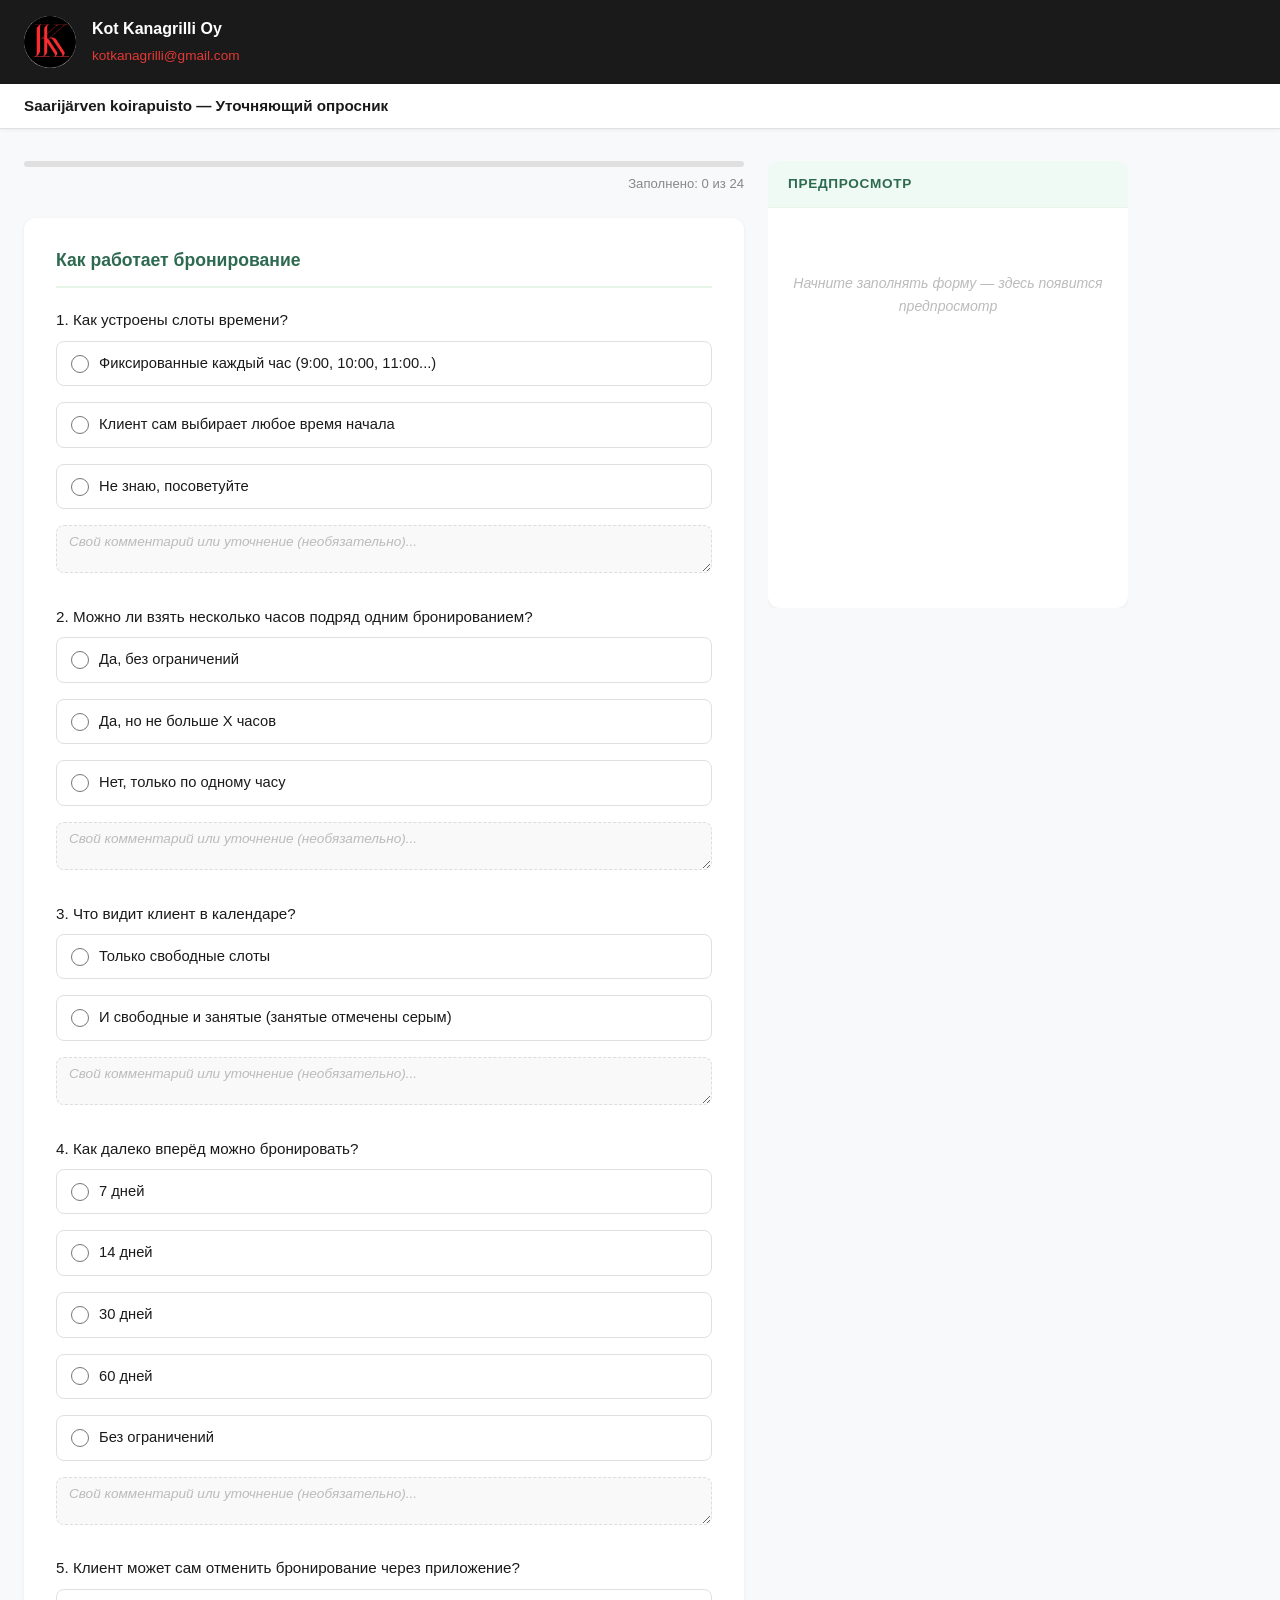
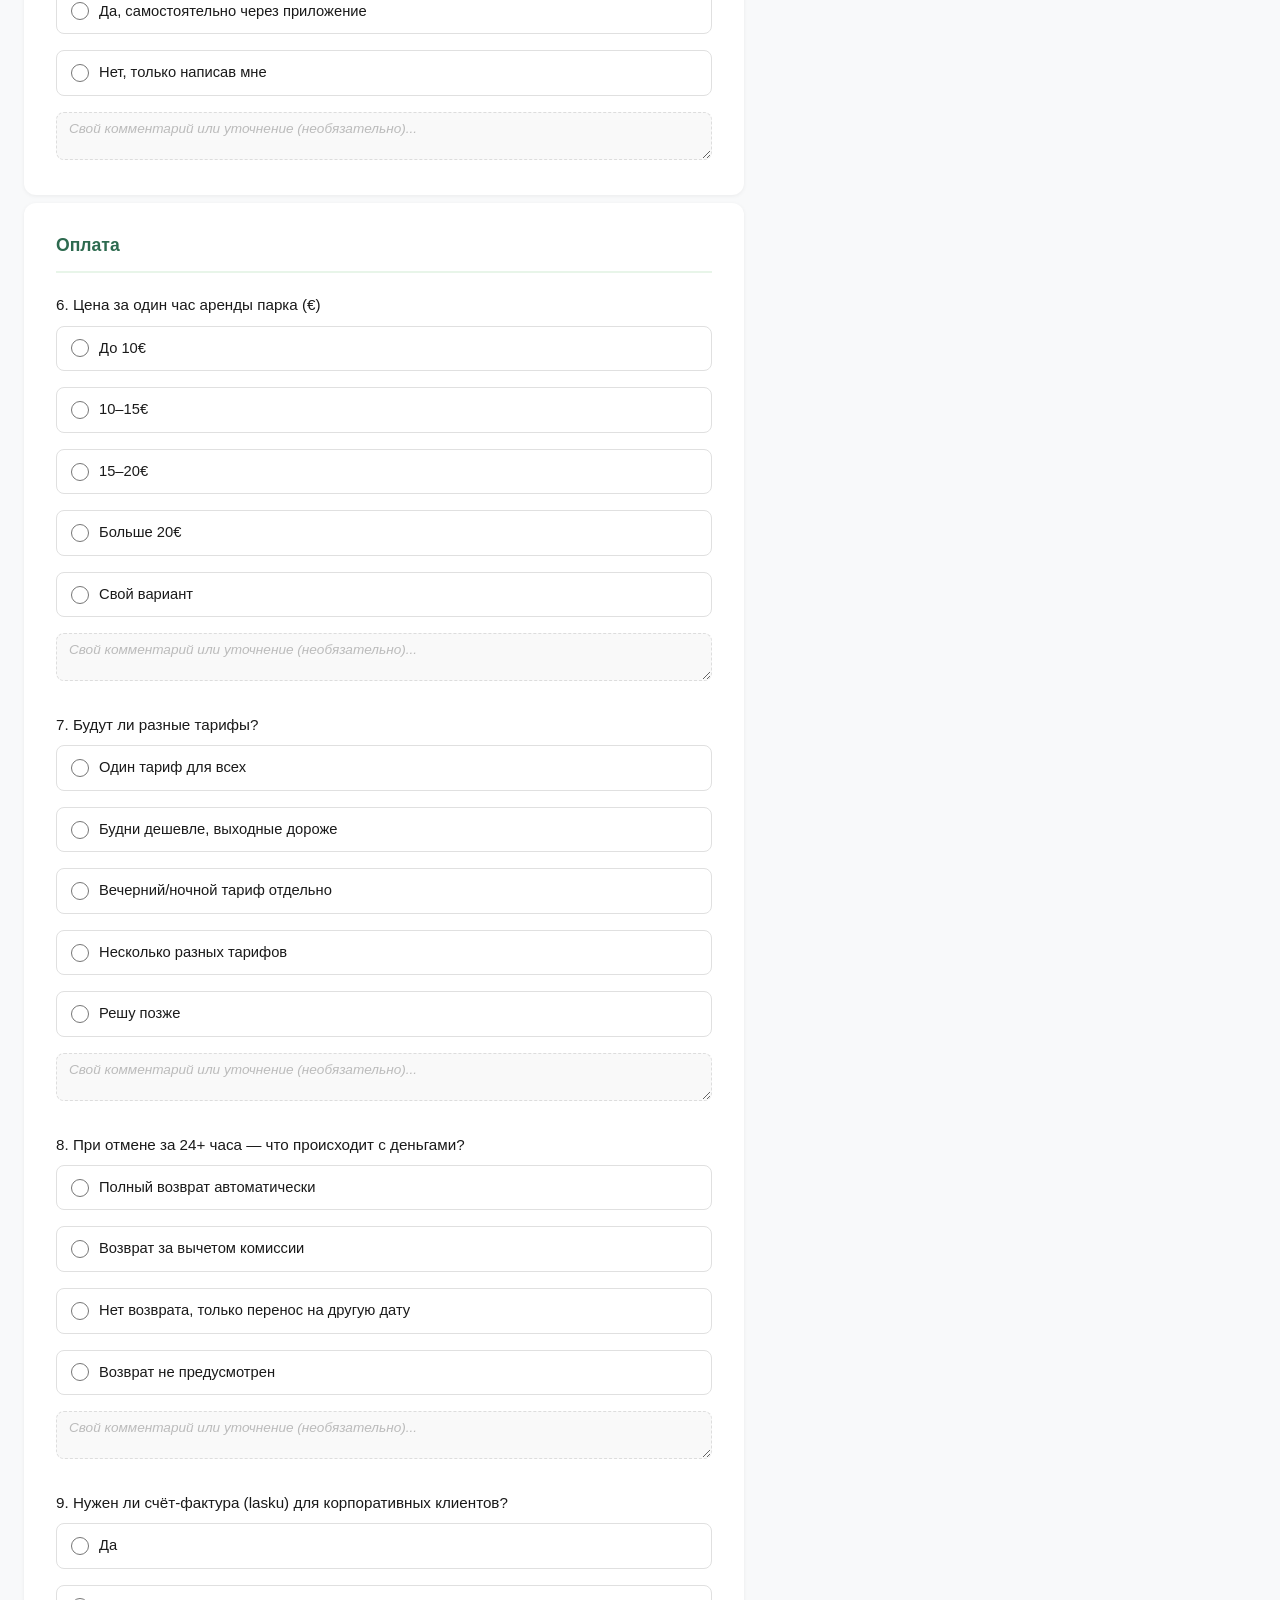
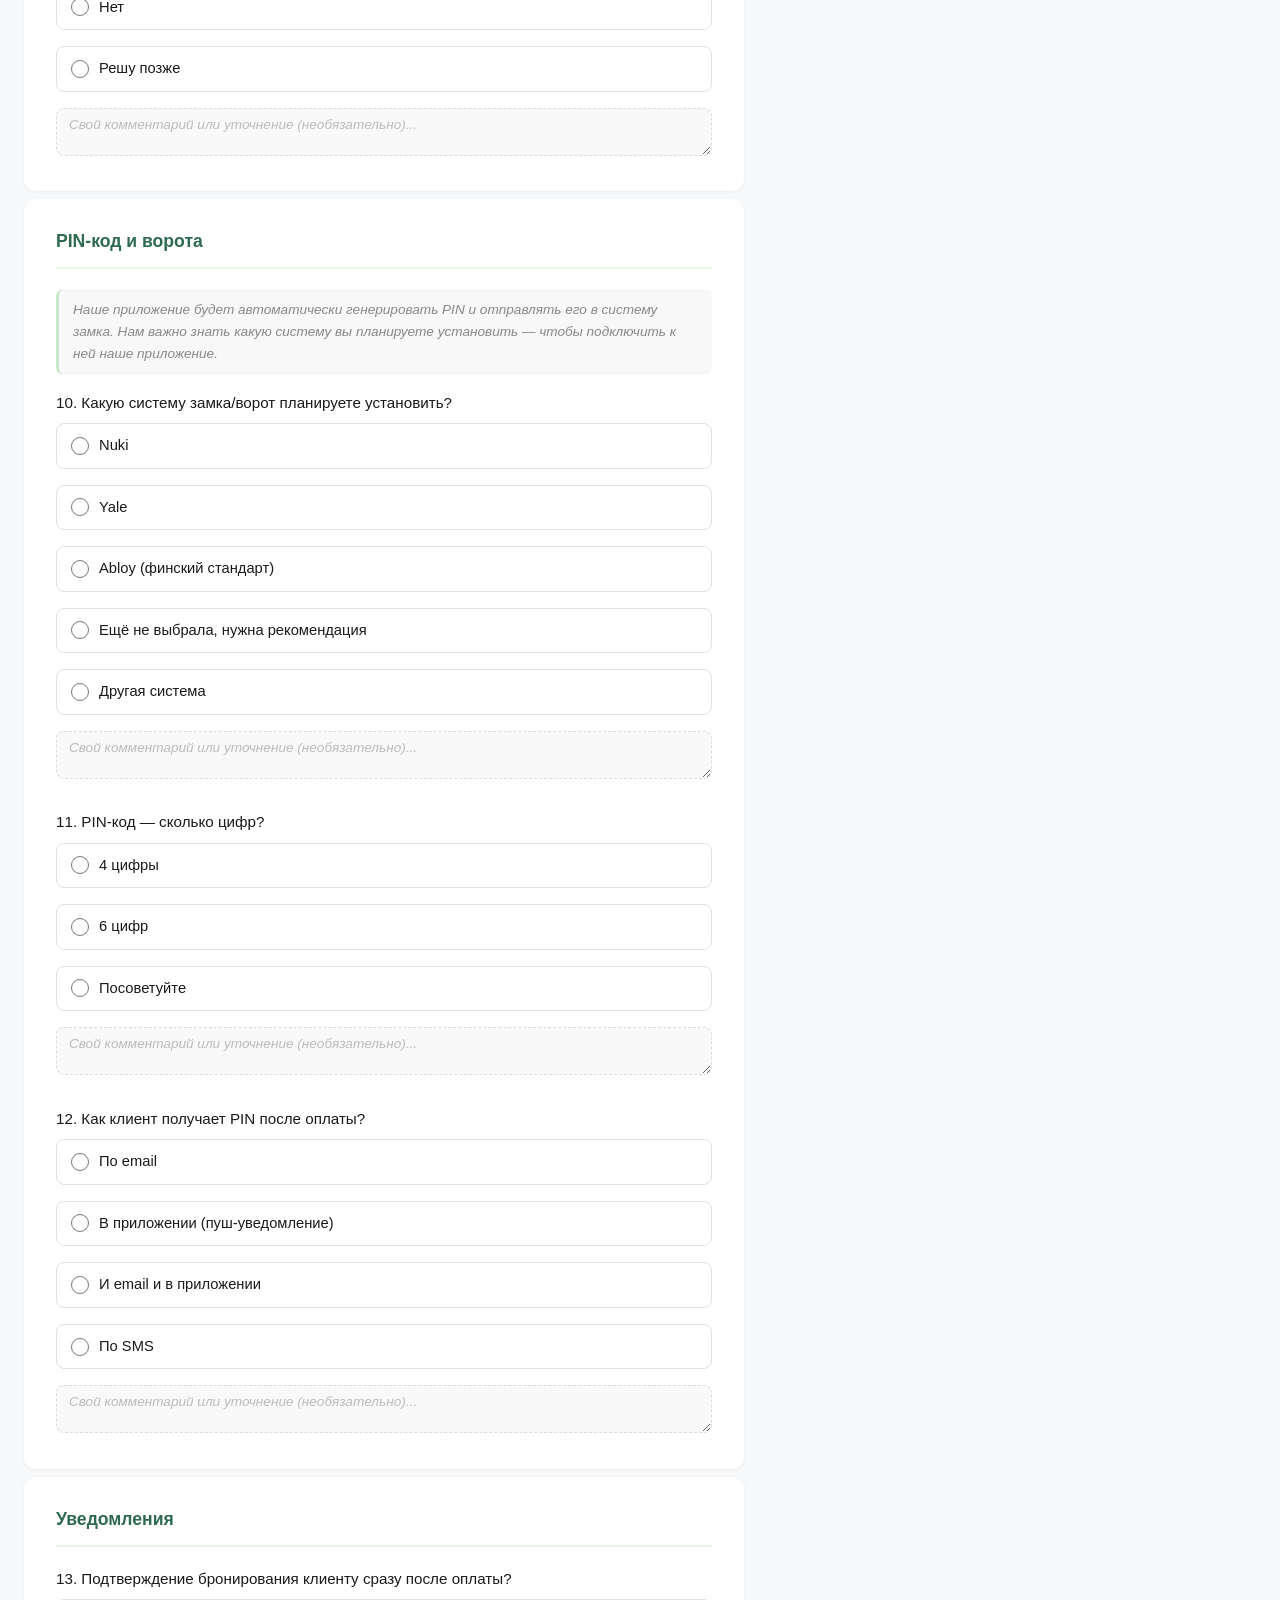
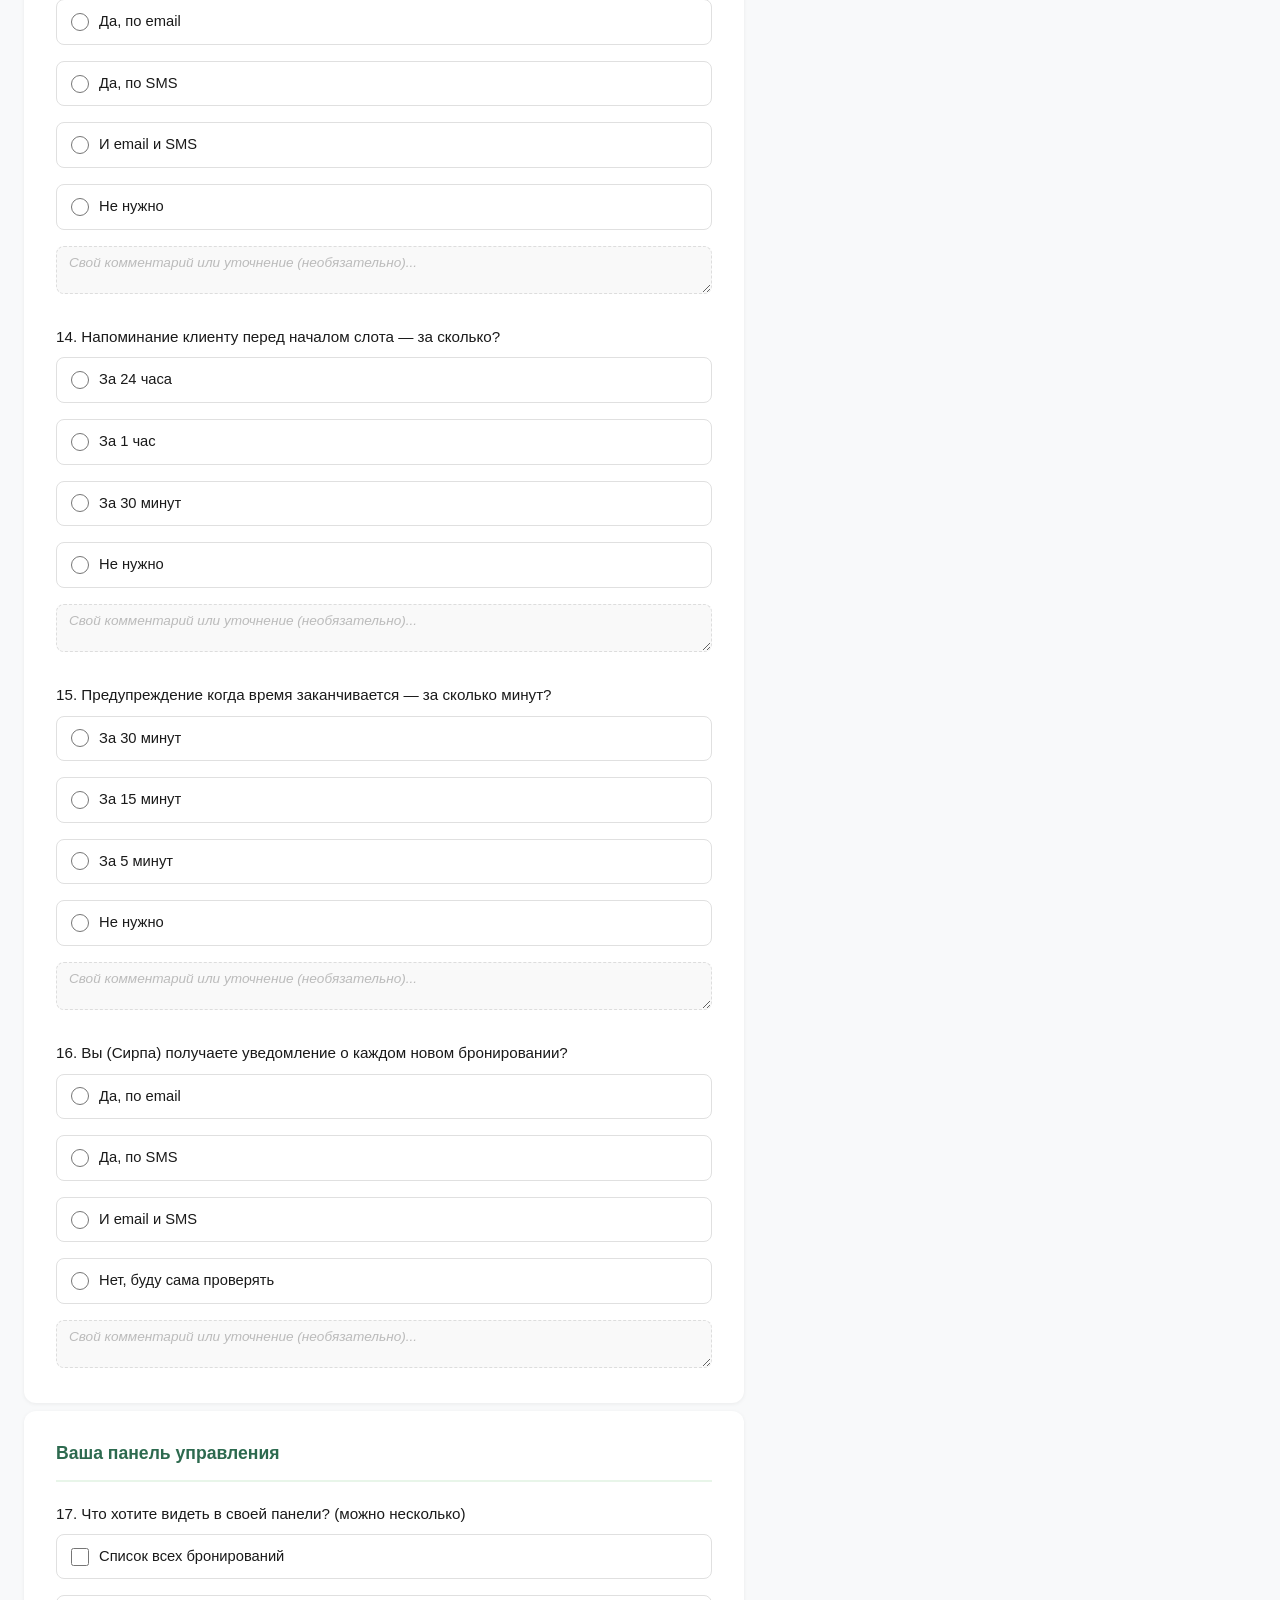
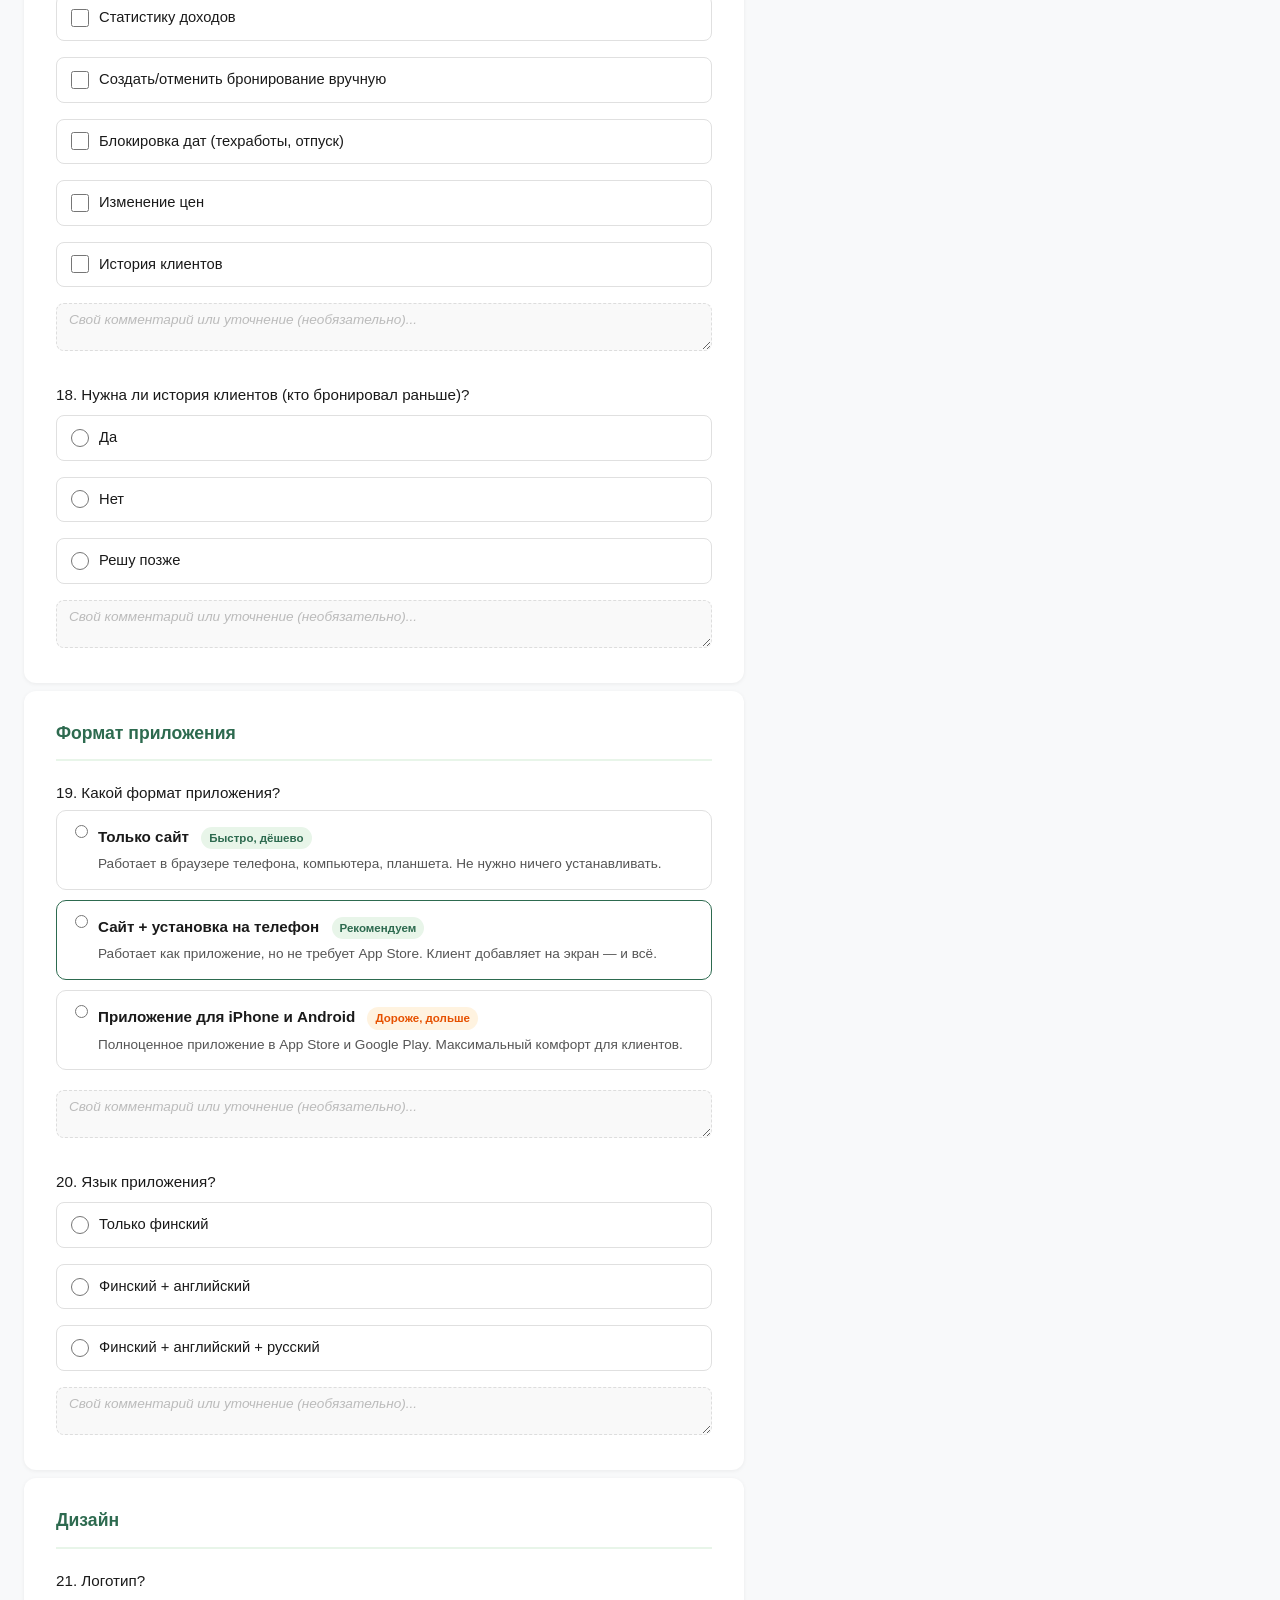
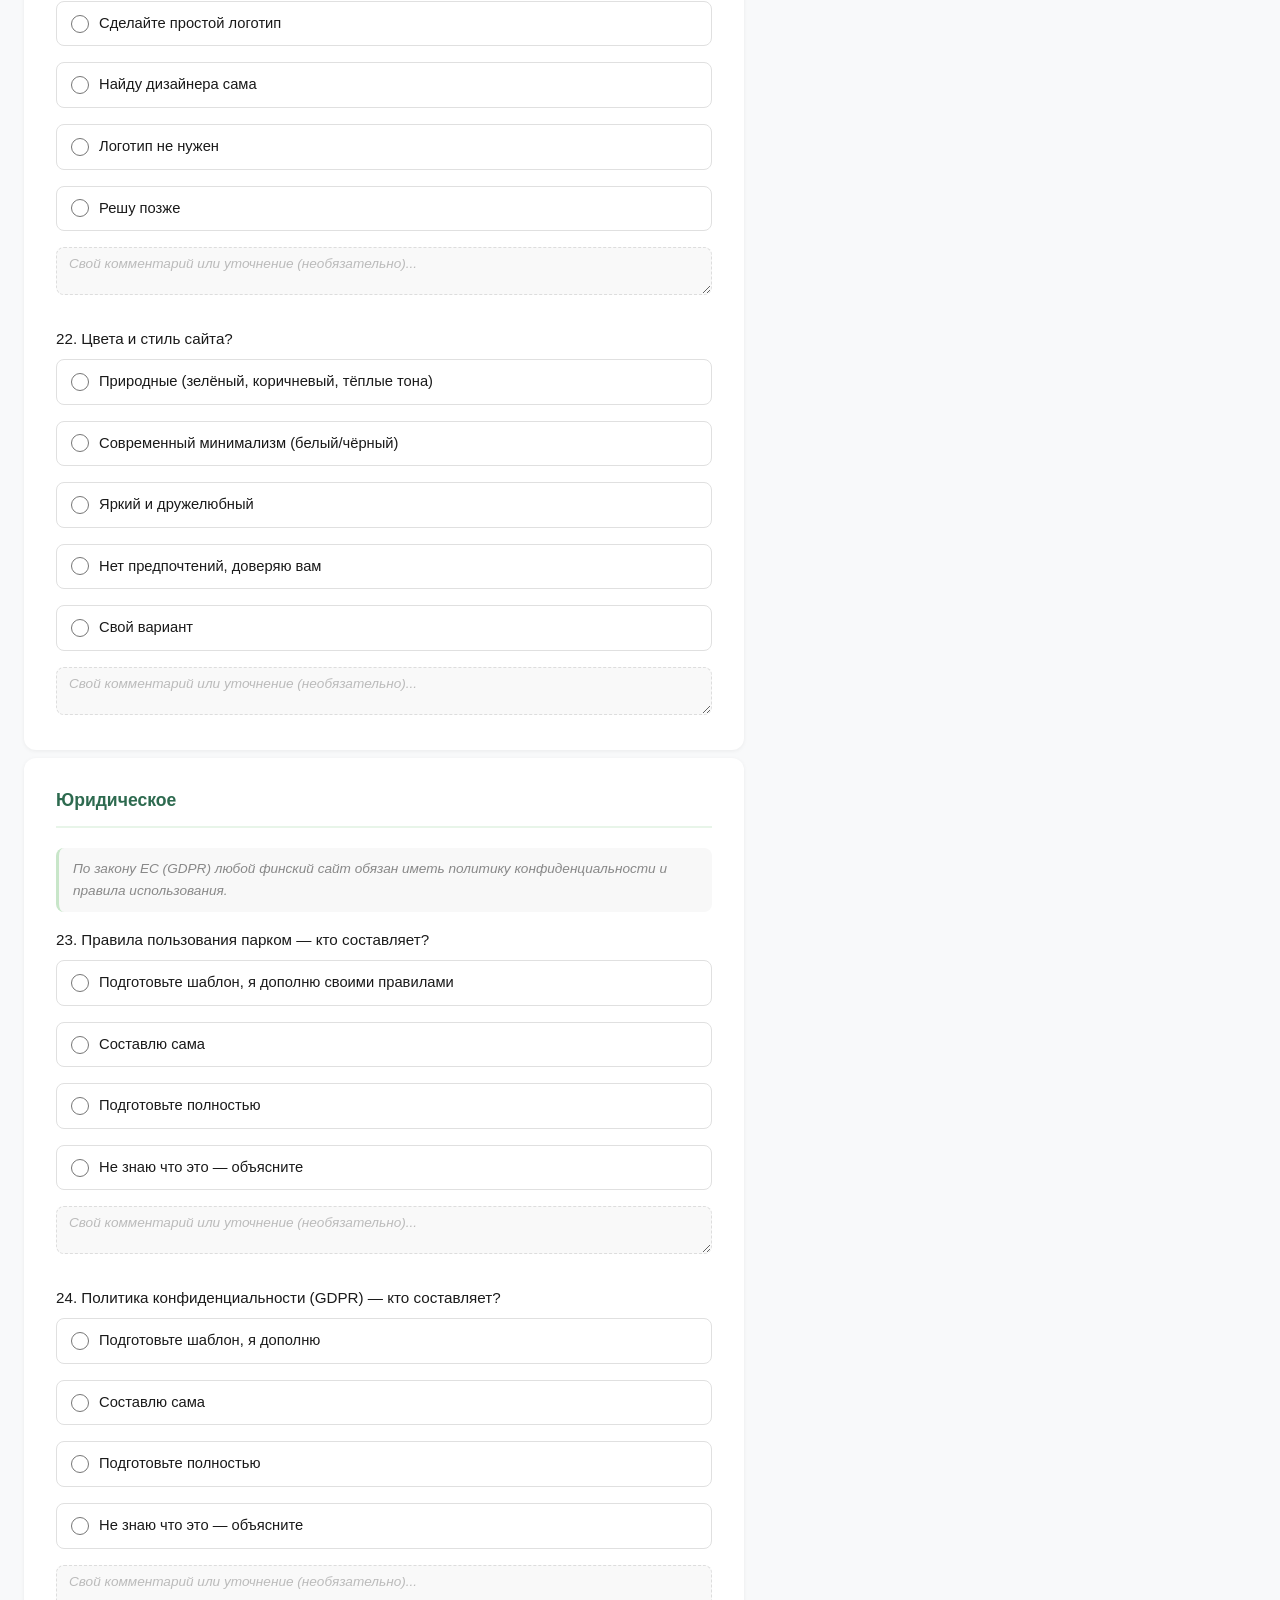
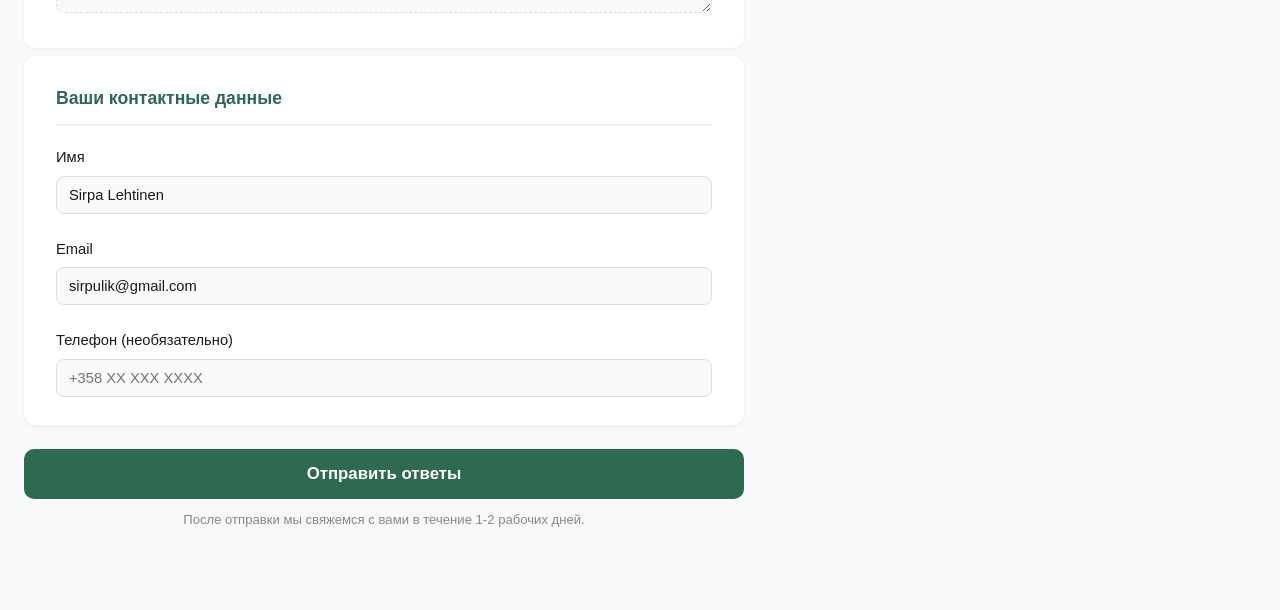
==== commit e25e18af: "feat: add comment field under every question" ====
--- a/questionnaire2.html
+++ b/questionnaire2.html
@@ -44,6 +44,21 @@
       border-color: #2d6a4f;
       background: #f0faf4;
     }
+    .question-comment {
+      margin-top: 10px;
+      width: 100%;
+      padding: 8px 12px;
+      border: 1.5px dashed #ddd;
+      border-radius: 8px;
+      font-size: 0.85rem;
+      font-family: inherit;
+      color: #555;
+      background: #f9f9f9;
+      resize: vertical;
+      min-height: 44px;
+    }
+    .question-comment::placeholder { color: #bbb; font-style: italic; }
+    .question-comment:focus { outline: none; border-color: #2d6a4f; background: #fff; }
     .other-input {
       margin-top: 6px;
       margin-left: 28px;
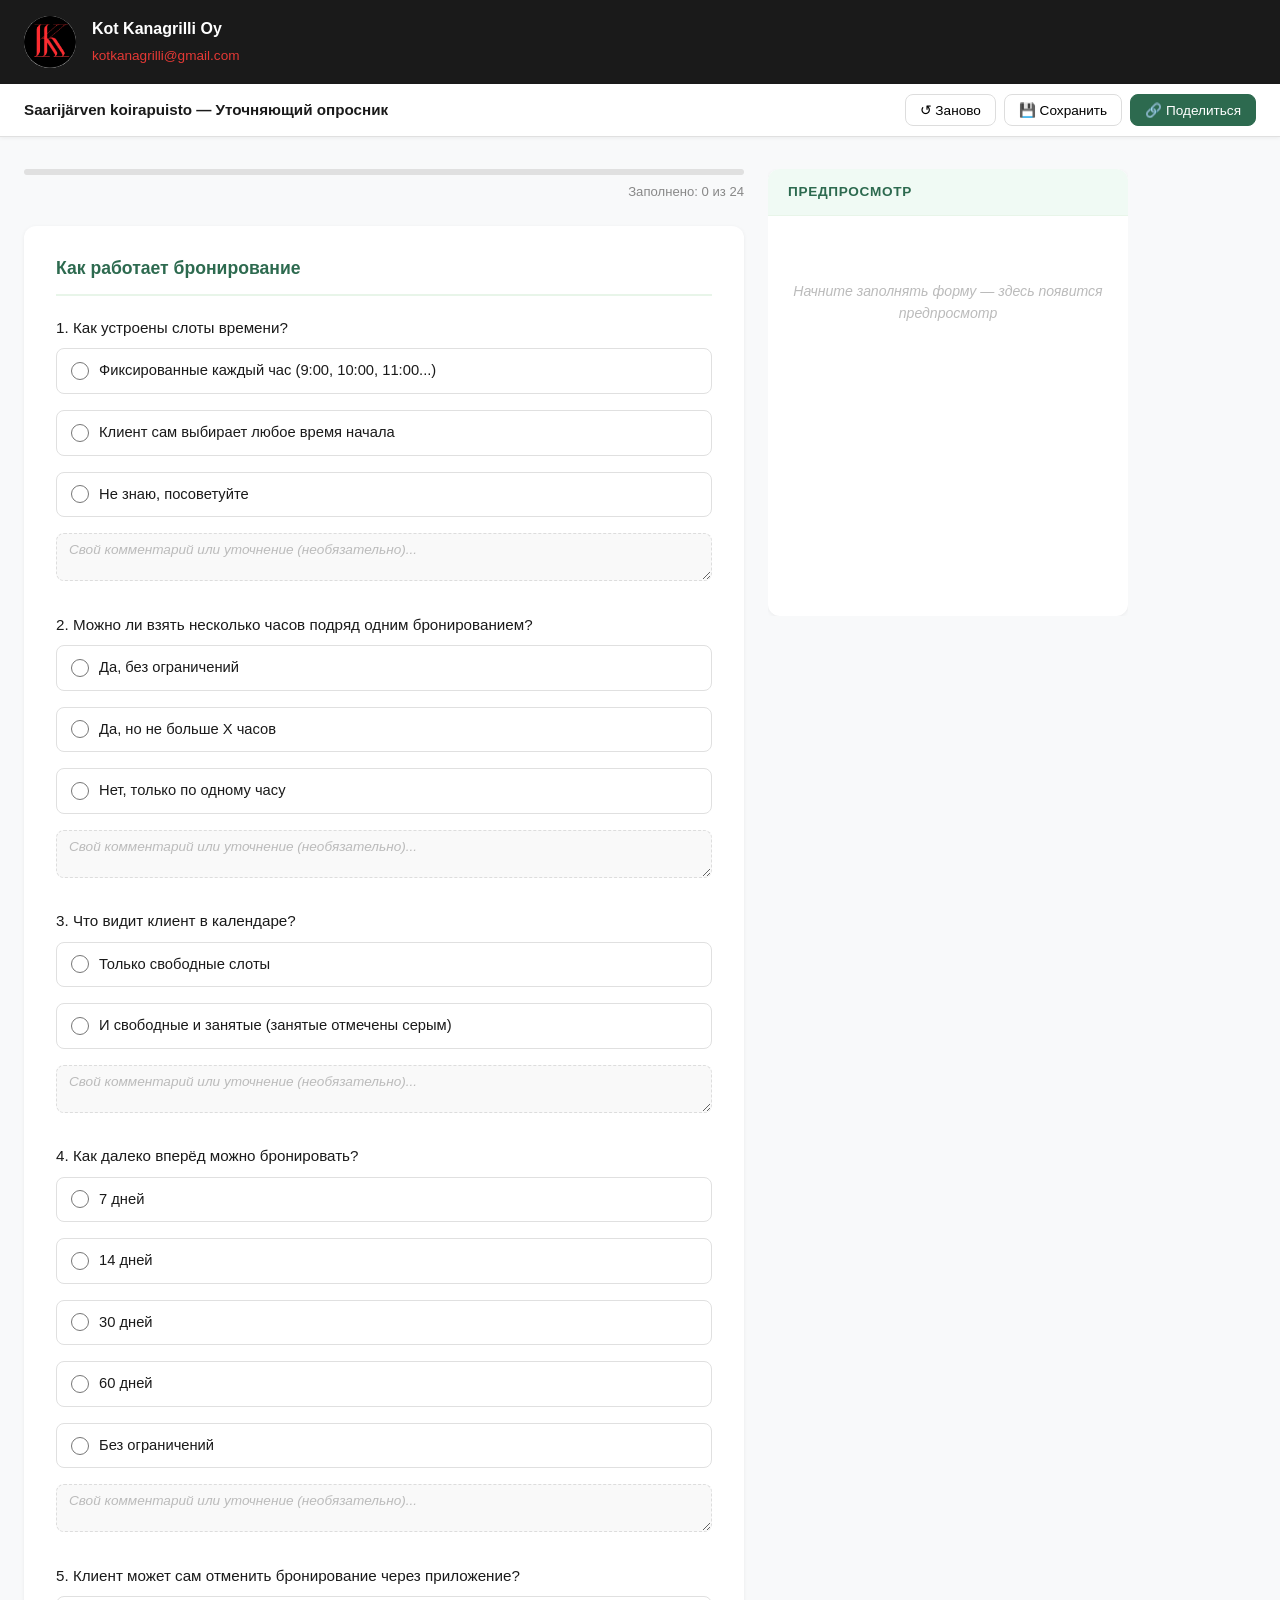
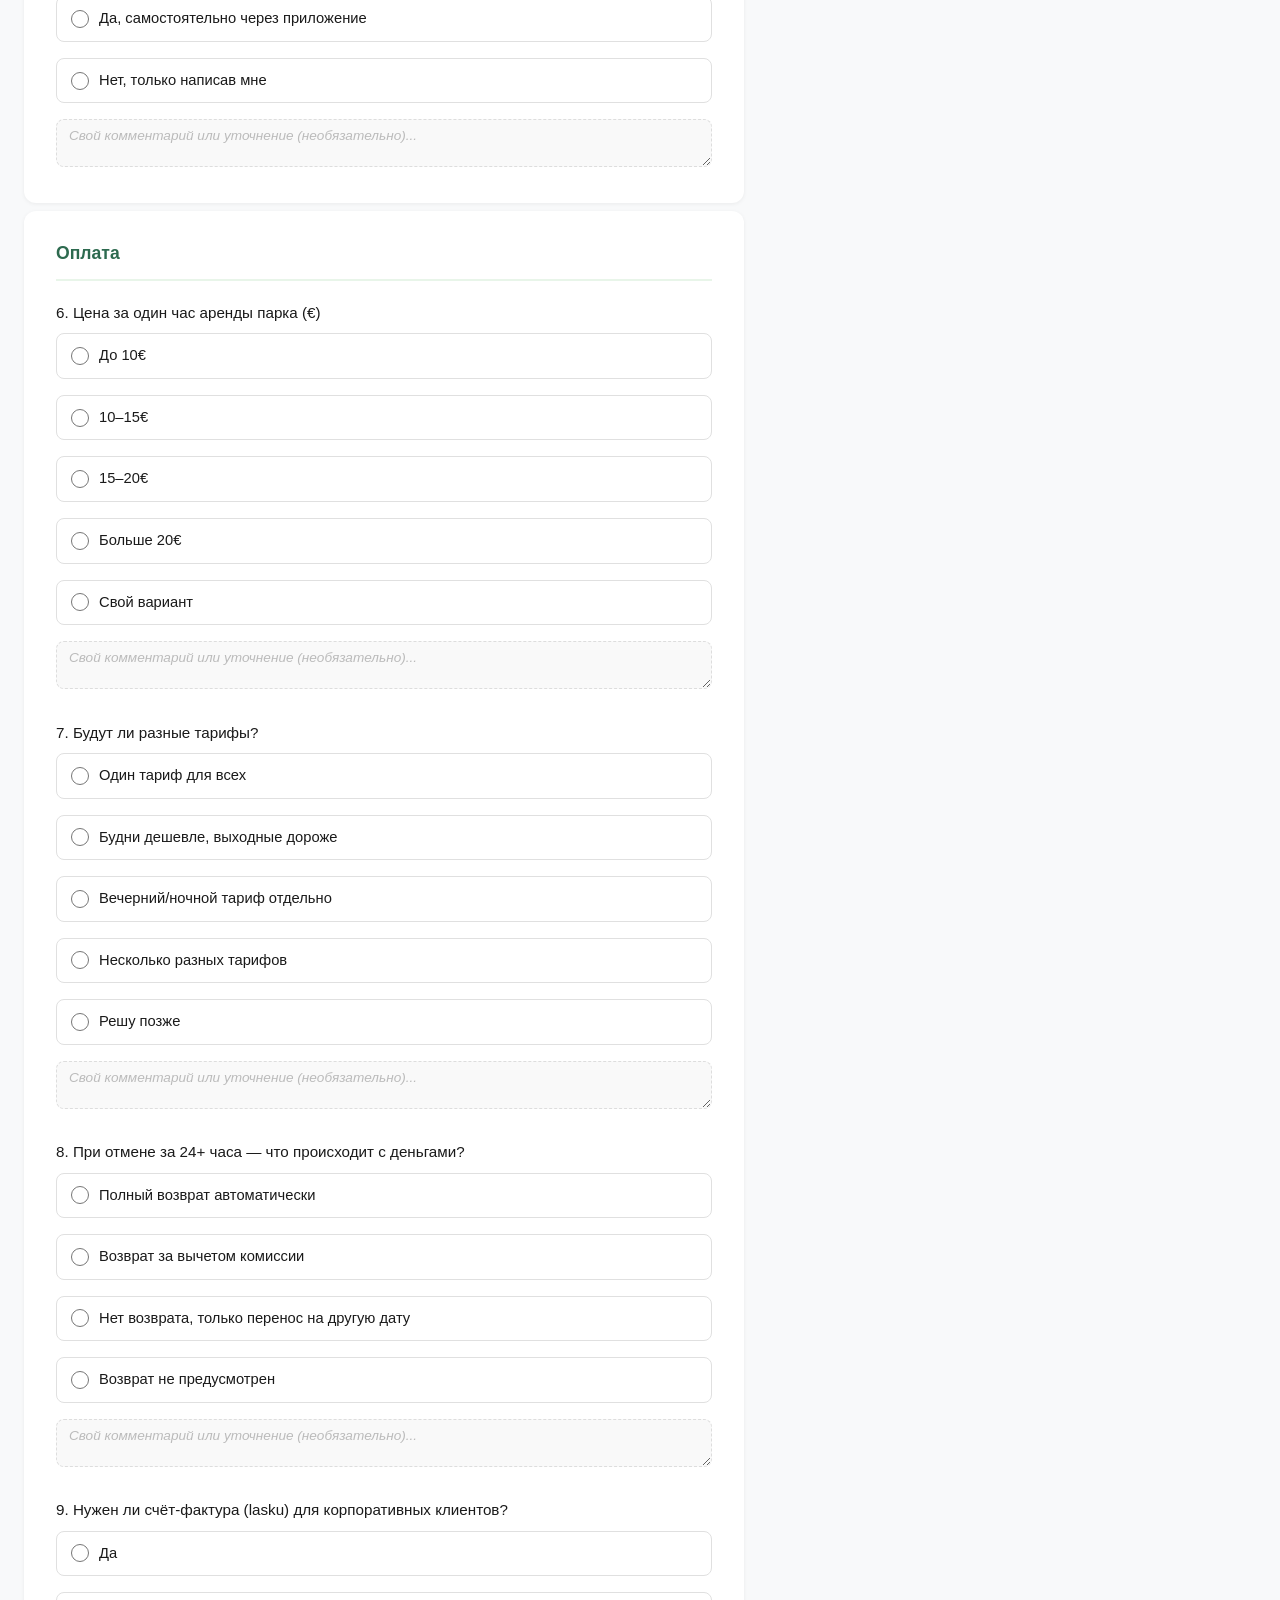
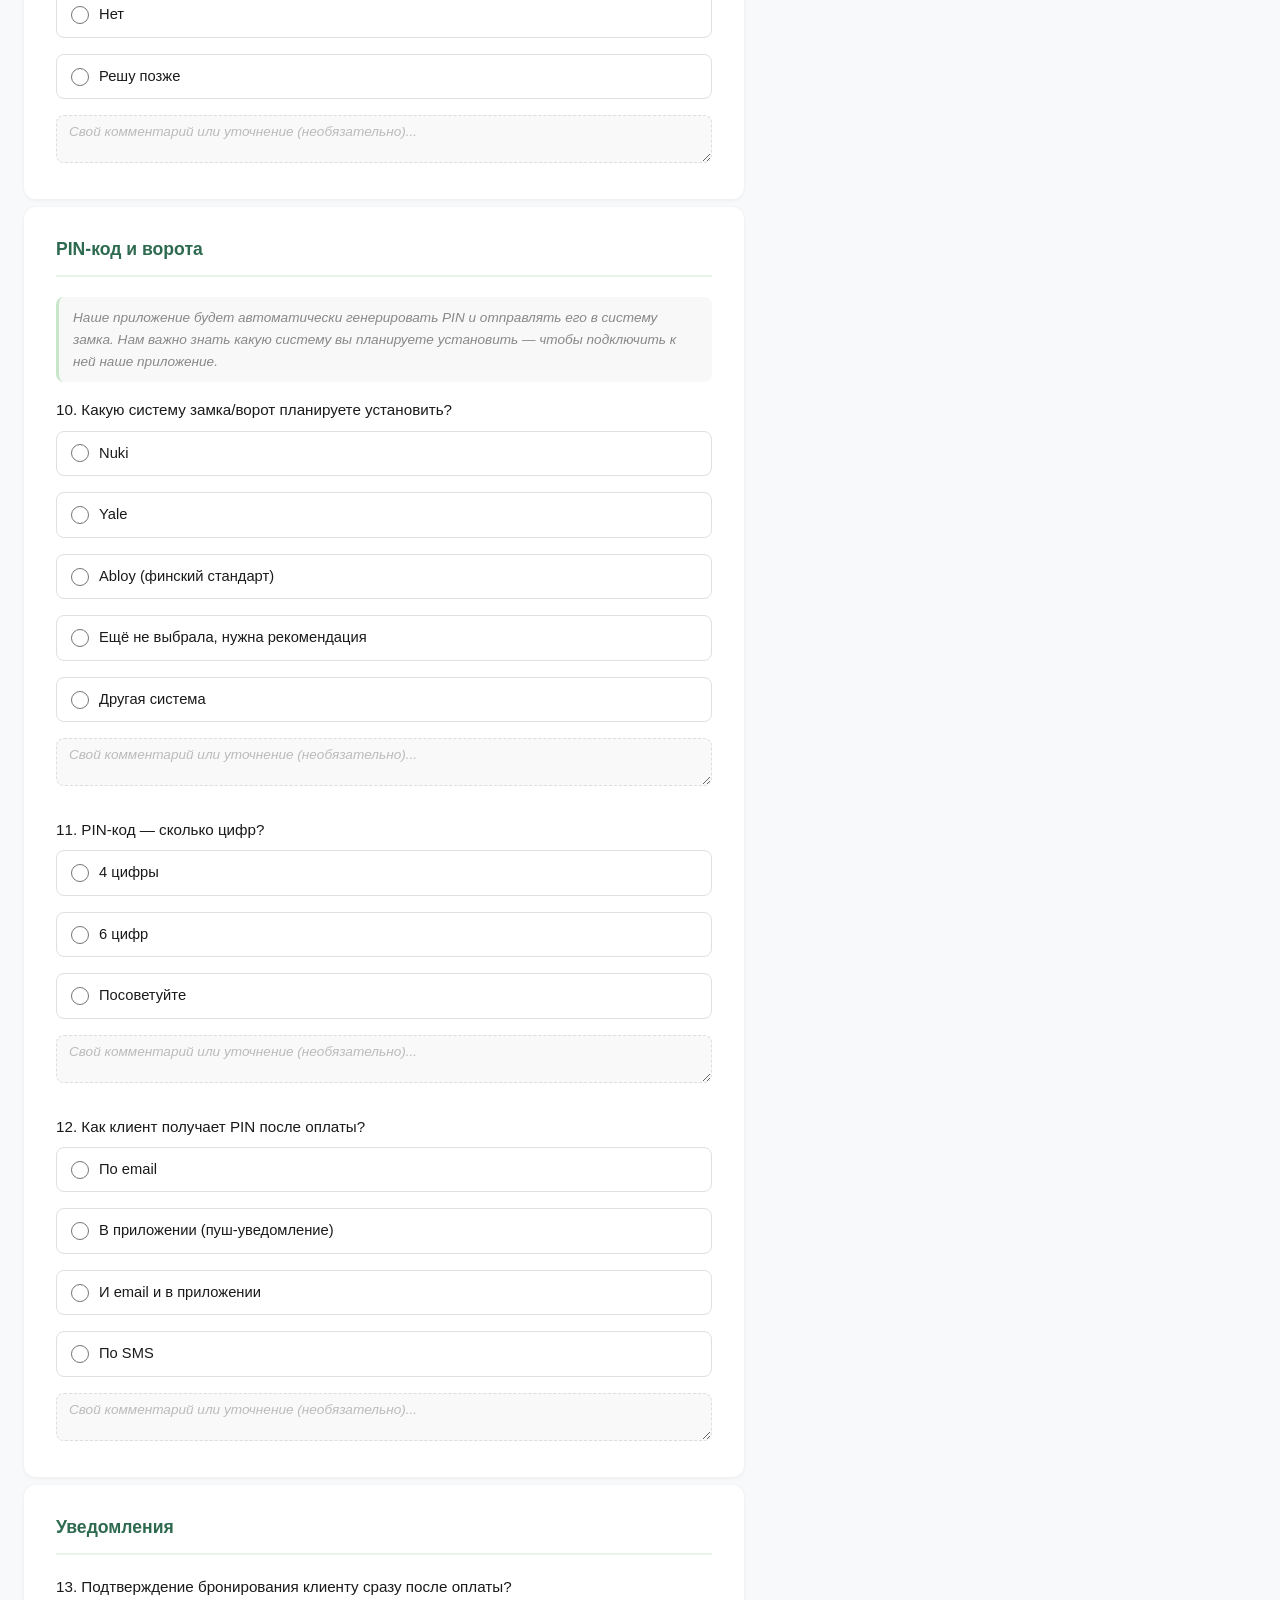
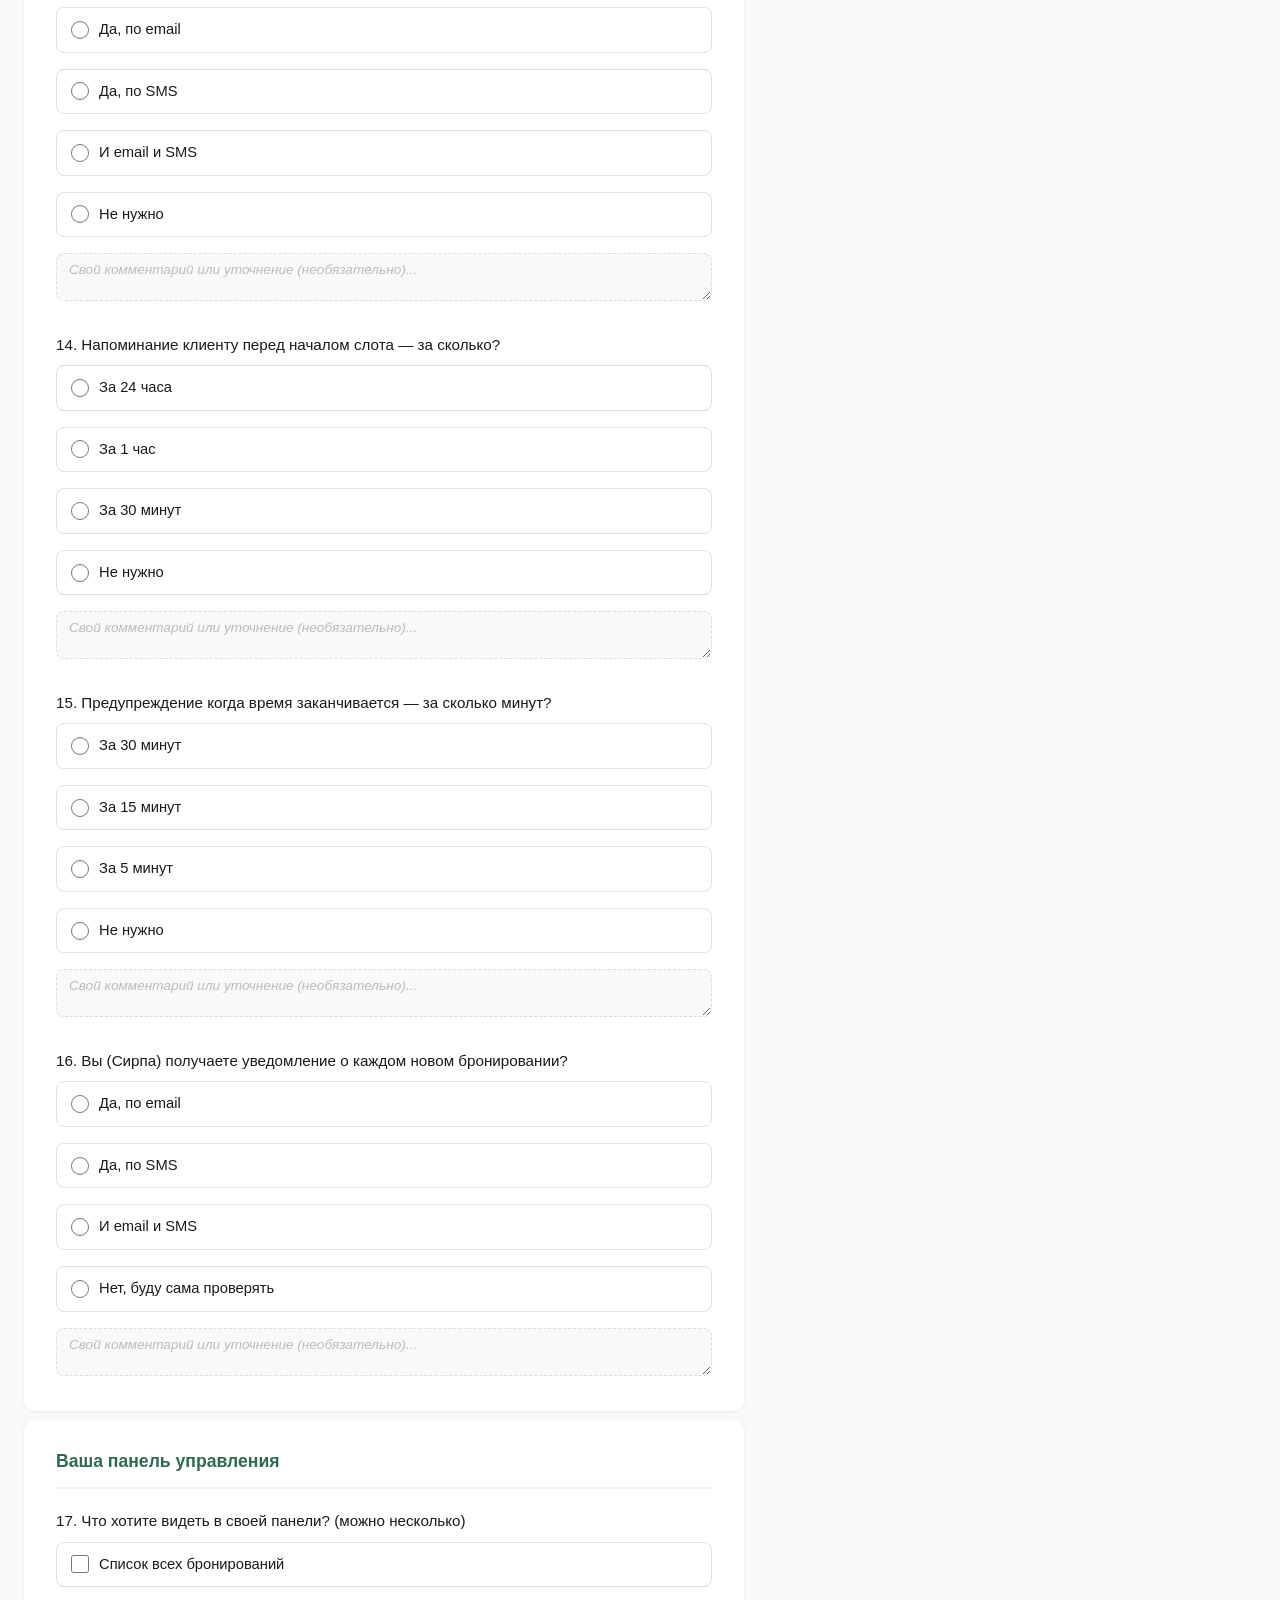
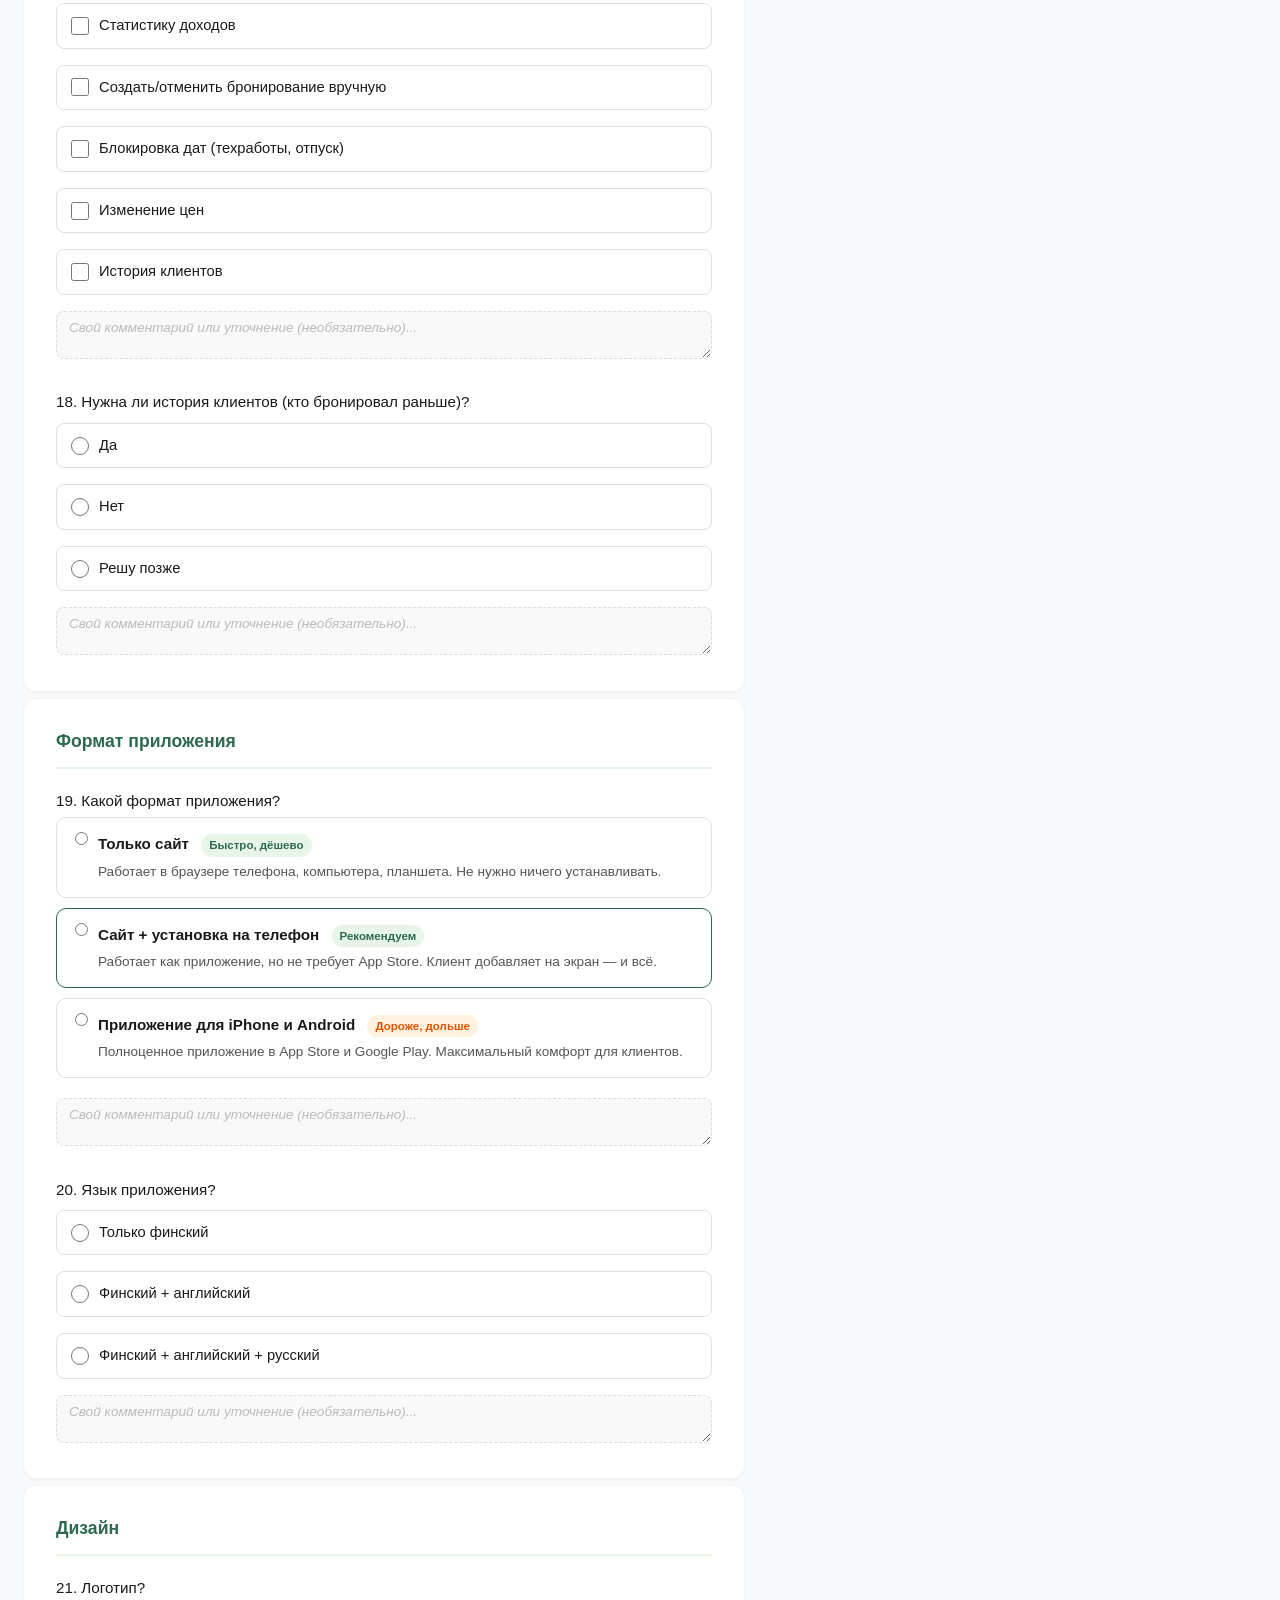
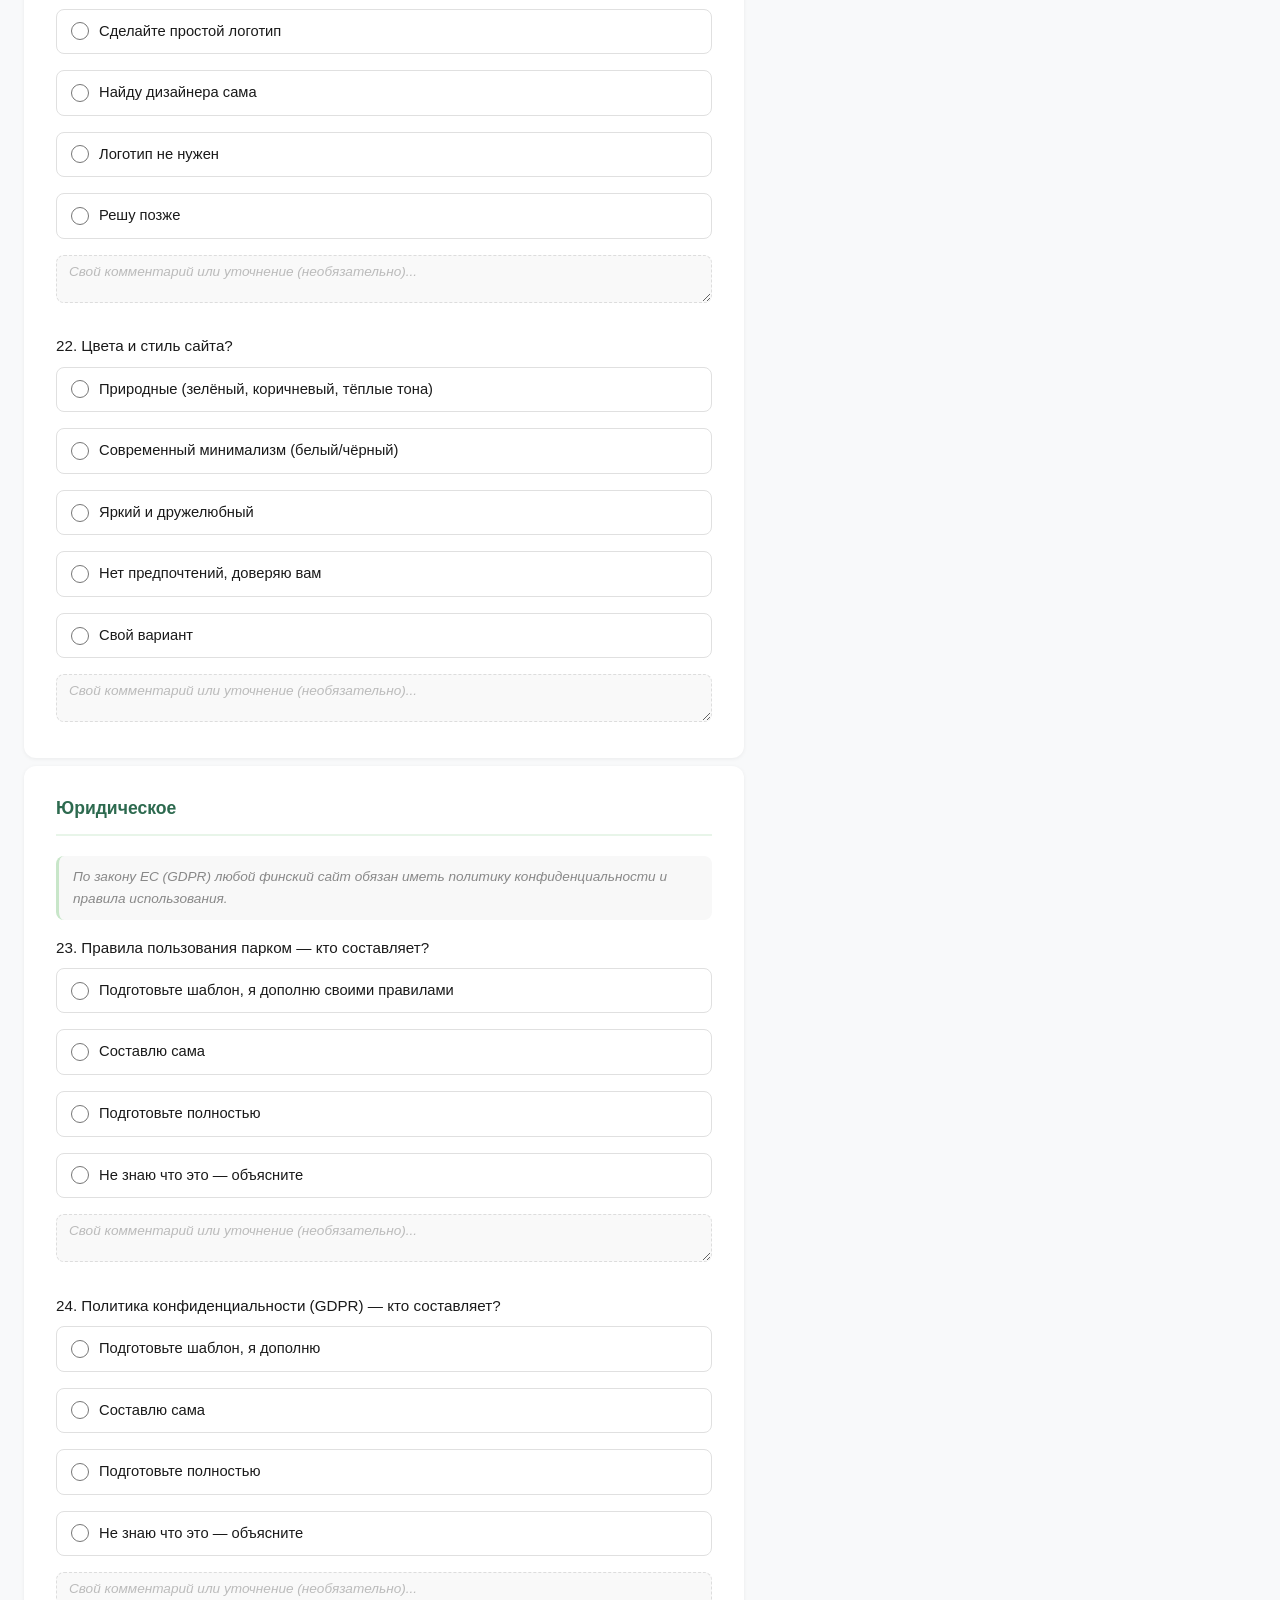
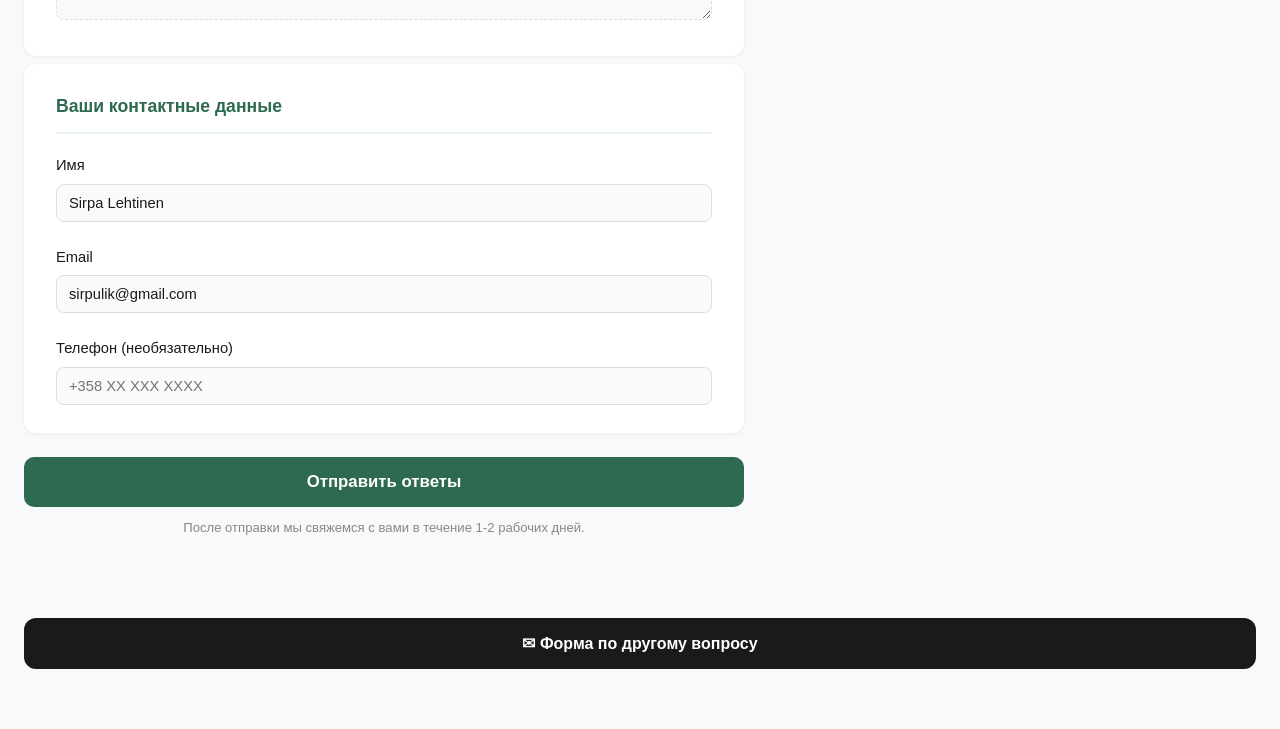
==== commit faac3530: "feat: add toolbar buttons, share, reset and contact modal to questionnaire2" ====
--- a/questionnaire2.html
+++ b/questionnaire2.html
@@ -143,6 +143,11 @@
       <span class="toolbar-title">Saarijärven koirapuisto — Уточняющий опросник</span>
       <span class="save-status" id="saveStatus"></span>
     </div>
+    <div class="toolbar-right">
+      <button class="toolbar-btn" id="btnReset" title="Очистить форму"><span class="btn-icon">↺</span><span class="btn-text"> Заново</span></button>
+      <button class="toolbar-btn" id="btnSave" title="Сохранить"><span class="btn-icon">💾</span><span class="btn-text"> Сохранить</span></button>
+      <button class="toolbar-btn primary" id="btnShare" title="Поделиться ссылкой"><span class="btn-icon">🔗</span><span class="btn-text"> Поделиться</span></button>
+    </div>
   </div>
 
   <div class="flash" id="flash"></div>
@@ -503,6 +508,56 @@
     </div>
   </div>
 
+  <!-- Кнопка внизу страницы -->
+  <div class="bottom-contact">
+    <button class="bottom-contact-btn" onclick="openModal()">✉ Форма по другому вопросу</button>
+  </div>
+
+  <!-- Модальное окно -->
+  <div class="modal-overlay" id="modalOverlay" onclick="closeModalOutside(event)">
+    <div class="modal">
+      <div class="modal-header">
+        <h3>Обращение по другому вопросу</h3>
+        <button class="modal-close" onclick="closeModal()">×</button>
+      </div>
+      <div class="modal-body">
+        <p class="modal-subtitle">Заполните форму — мы свяжемся с вами в ближайшее время.</p>
+        <form id="generalForm" action="https://formspree.io/f/xrejjoav" method="POST">
+          <input type="hidden" name="form_type" value="general_inquiry">
+          <input type="hidden" name="_replyto" id="general_replyto">
+          <div class="modal-field">
+            <label for="g_subject">Тема обращения <span class="required">*</span></label>
+            <input type="text" id="g_subject" name="subject" required placeholder="Например: вопрос о сотрудничестве">
+          </div>
+          <div class="modal-field">
+            <label for="g_message">Сообщение <span class="required">*</span></label>
+            <textarea id="g_message" name="message" required placeholder="Опишите ваш вопрос или предложение..."></textarea>
+          </div>
+          <div class="modal-field">
+            <label for="g_name">Ваше имя <span class="required">*</span></label>
+            <input type="text" id="g_name" name="name" required placeholder="Имя и фамилия">
+          </div>
+          <div class="modal-field">
+            <label for="g_email">Электронная почта <span class="required">*</span></label>
+            <input type="email" id="g_email" name="email" required placeholder="ваш@email.com">
+          </div>
+          <div class="modal-field">
+            <label for="g_phone">Телефон <span class="optional">(необязательно)</span></label>
+            <input type="tel" id="g_phone" name="phone" placeholder="+358 XX XXX XXXX">
+          </div>
+          <button type="submit" class="modal-submit" id="generalSubmitBtn">Отправить обращение</button>
+          <p class="modal-note">Нажимая кнопку, вы соглашаетесь на обработку персональных данных</p>
+        </form>
+        <div class="modal-success" id="modalSuccess" style="display:none;">
+          <div class="modal-success-icon">✅</div>
+          <h4>Обращение отправлено!</h4>
+          <p>Мы получили ваше сообщение и свяжемся с вами в ближайшее время.</p>
+          <button class="modal-submit" onclick="closeModal()">Закрыть</button>
+        </div>
+      </div>
+    </div>
+  </div>
+
   <script src="script2.js"></script>
 </body>
 </html>
